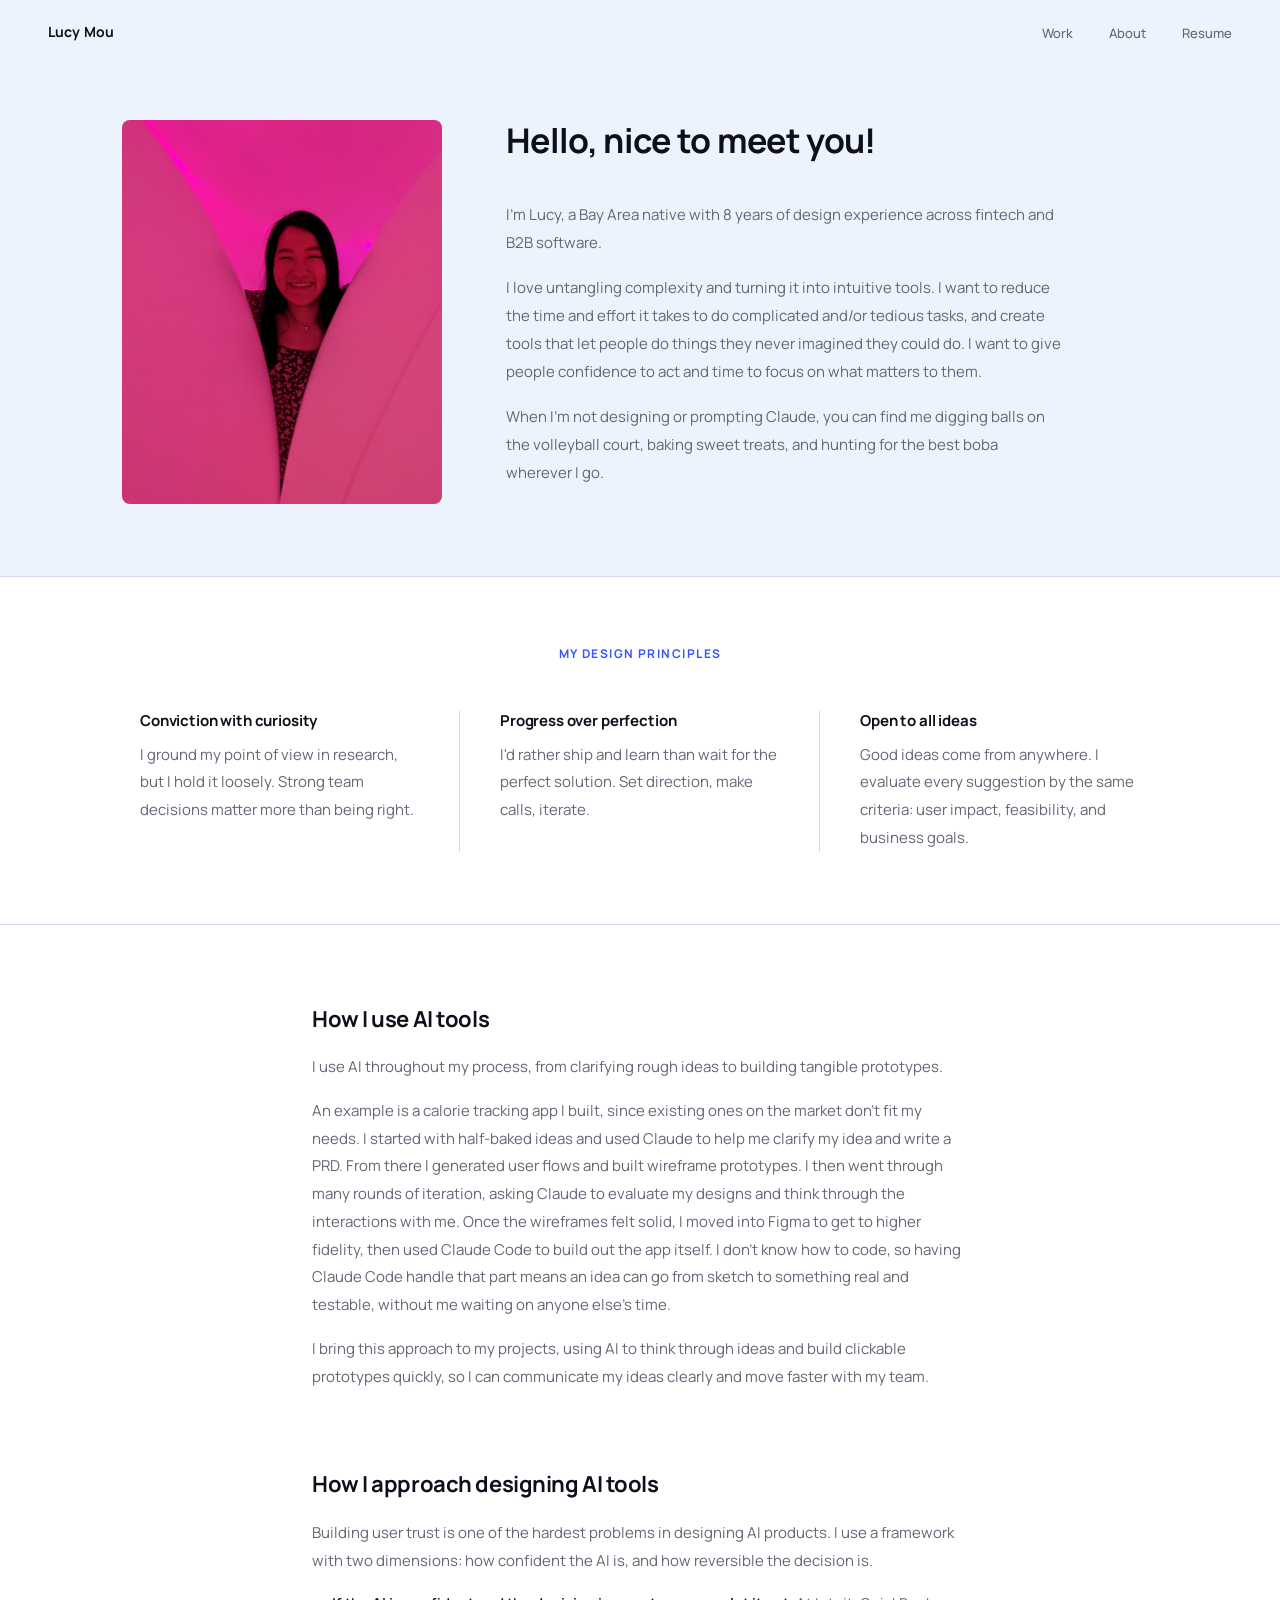
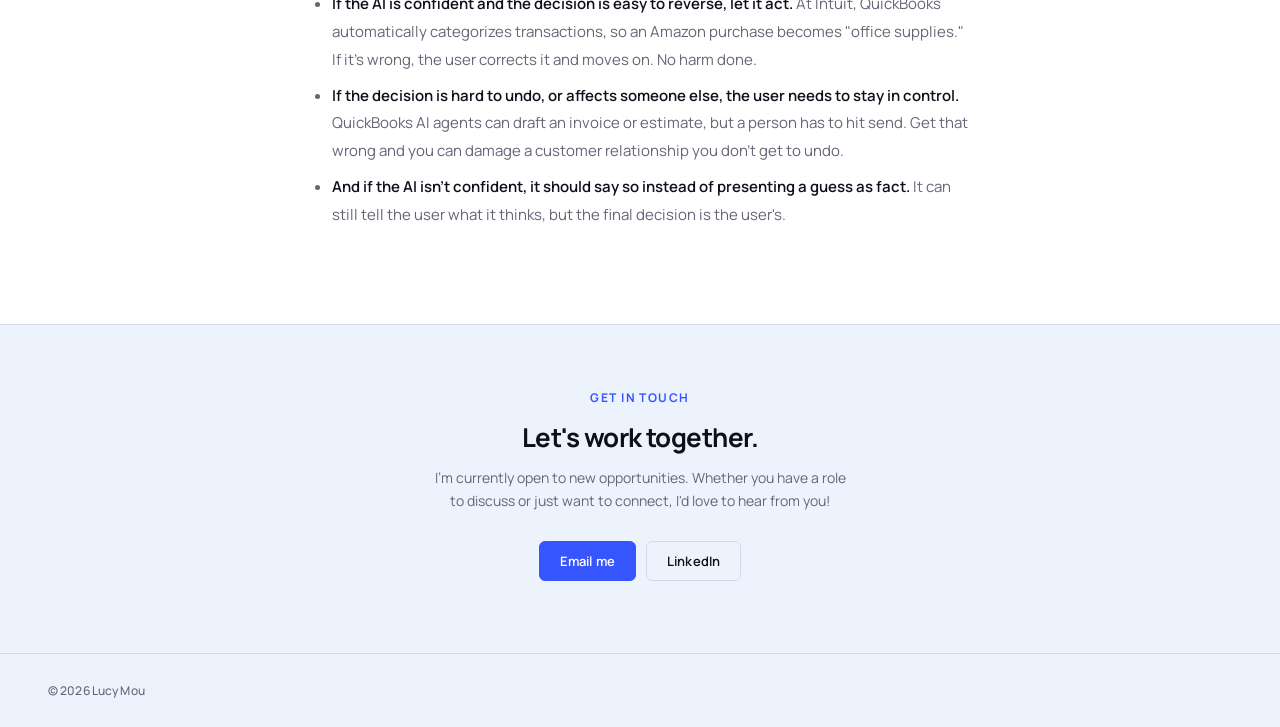
==== about.html @ 823f5a88 "updated about page" ====
<!DOCTYPE html>
<html lang="en">
<head>
  <meta charset="UTF-8">
  <meta name="viewport" content="width=device-width, initial-scale=1.0">
  <title>Lucy Mou — About</title>
  <meta name="description" content="Lucy Mou is a senior product designer with 8 years of experience in fintech and B2B software.">
  <link rel="stylesheet" href="styles.css">
  <link rel="preconnect" href="https://fonts.googleapis.com">
  <link rel="preconnect" href="https://fonts.gstatic.com" crossorigin>
  <link href="https://fonts.googleapis.com/css2?family=Manrope:wght@300;400;500;600;700;800&display=swap" rel="stylesheet">
</head>
<body class="about-page">

  <!-- NAV -->
  <nav class="nav" id="main-nav">
    <a href="index.html" class="nav__name">Lucy Mou</a>
    <ul class="nav__links">
      <li><a href="index.html#work">Work</a></li>
      <li><a href="about.html">About</a></li>
      <li><a href="lm_resume.pdf" target="_blank" rel="noopener">Resume</a></li>
    </ul>
  </nav>

  <!-- ══════════════════════════════════════
       INTRO
  ══════════════════════════════════════ -->
  <section class="about-hero">
    <div class="w-wide">
      <div class="about-hero__grid">
        <div class="about-hero__photo">
          <img src="images/me.jpeg" alt="Lucy Mou">
        </div>
        <div class="about-hero__intro">
          <h1 class="about-hero__heading">Hello, nice to meet you!</h1>
          <p>I'm Lucy, a Bay Area native with 8 years of design experience across fintech and B2B software.</p>
          <p>I love untangling complexity and turning it into intuitive tools. I want to reduce the time and effort it takes to do complicated and/or tedious tasks, and create tools that let people do things they never imagined they could do. I want to give people confidence to act and time to focus on what matters to them.</p>
          <p>When I'm not designing or prompting Claude, you can find me digging balls on the volleyball court, baking sweet treats, and hunting for the best boba wherever I go.</p>
        </div>
      </div>
    </div>
  </section>

  <!-- ══════════════════════════════════════
       MY DESIGN PRINCIPLES
  ══════════════════════════════════════ -->
  <section class="strengths-section about-strengths--divided">
    <div class="strengths-header">
      <span class="section-label">My design principles</span>
    </div>
    <div class="strengths-row">

      <div class="strength-item">
        <h3 class="strength-title">Conviction with curiosity</h3>
        <p class="strength-desc">I ground my point of view in research, but I hold it loosely. Strong team decisions matter more than being right.</p>
      </div>

      <div class="strength-item">
        <h3 class="strength-title">Progress over perfection</h3>
        <p class="strength-desc">I'd rather ship and learn than wait for the perfect solution. Set direction, make calls, iterate.</p>
      </div>

      <div class="strength-item">
        <h3 class="strength-title">Open to all ideas</h3>
        <p class="strength-desc">Good ideas come from anywhere. I evaluate every suggestion by the same criteria: user impact, feasibility, and business goals.</p>
      </div>

    </div>
  </section>

  <main>
    <!-- ══════════════════════════════════════
         HOW I USE AI TOOLS
    ══════════════════════════════════════ -->
    <section class="cs-section about-ai-section--first">
      <div class="w">
        <h2>How I use AI tools</h2>
        <p>I use AI throughout my process, from clarifying rough ideas to building tangible prototypes.</p>
        <p>An example is a calorie tracking app I built, since existing ones on the market don't fit my needs. I started with half-baked ideas and used Claude to help me clarify my idea and write a PRD. From there I generated user flows and built wireframe prototypes. I then went through many rounds of iteration, asking Claude to evaluate my designs and think through the interactions with me. Once the wireframes felt solid, I moved into Figma to get to higher fidelity, then used Claude Code to build out the app itself. I don't know how to code, so having Claude Code handle that part means an idea can go from sketch to something real and testable, without me waiting on anyone else's time.</p>
        <p>I bring this approach to my projects, using AI to think through ideas and build clickable prototypes quickly, so I can communicate my ideas clearly and move faster with my team.</p>
      </div>
    </section>

    <!-- ══════════════════════════════════════
         HOW I APPROACH DESIGNING AI TOOLS
    ══════════════════════════════════════ -->
    <section class="cs-section about-ai-section--second">
      <div class="w">
        <h2>How I approach designing AI tools</h2>
        <p>Building user trust is one of the hardest problems in designing AI products. I use a framework with two dimensions: how confident the AI is, and how reversible the decision is.</p>
        <ul>
          <li><strong>If the AI is confident and the decision is easy to reverse, let it act.</strong> At Intuit, QuickBooks automatically categorizes transactions, so an Amazon purchase becomes "office supplies." If it's wrong, the user corrects it and moves on. No harm done.</li>
          <li><strong>If the decision is hard to undo, or affects someone else, the user needs to stay in control.</strong> QuickBooks AI agents can draft an invoice or estimate, but a person has to hit send. Get that wrong and you can damage a customer relationship you don't get to undo.</li>
          <li><strong>And if the AI isn't confident, it should say so instead of presenting a guess as fact.</strong> It can still tell the user what it thinks, but the final decision is the user's.</li>
        </ul>
      </div>
    </section>
  </main>

  <!-- CONTACT -->
  <section class="contact-section">
    <span class="section-label contact-eyebrow">Get in touch</span>
    <h2 class="contact-heading">Let's work together.</h2>
    <p class="contact-sub">I'm currently open to new opportunities. Whether you have a role to discuss or just want to connect, I'd love to hear from you!</p>
    <div class="contact-links">
      <a href="mailto:ymou94@gmail.com" class="contact-btn contact-btn--primary">Email me</a>
      <a href="https://www.linkedin.com/in/y-mou/" target="_blank" rel="noopener" class="contact-btn contact-btn--secondary">LinkedIn</a>
    </div>
  </section>

  <footer class="site-footer">
    <p class="footer-copy">© 2026 Lucy Mou</p>
  </footer>

  <script>
    const nav = document.getElementById('main-nav');
    window.addEventListener('scroll', () => {
      nav.classList.toggle('scrolled', window.scrollY > 20);
    }, { passive: true });
  </script>

</body>
</html>
---- styles.css ----
/* ============================================================
   LUCY MOU PORTFOLIO — styles.css
   Shared stylesheet for all pages.
   ============================================================ */

/* ============================================================
   DESIGN TOKENS
   ============================================================ */
:root {
  --bg:         #EDF3FD;
  --surface:    #FFFFFF;
  --ink:        #0D0F1A;
  --ink-soft:   #636675;
  --ink-xsoft:  #A4A7B5;
  --blue:       #3755FF;
  --blue-hover: rgba(55, 85, 255, 0.03);
  --blue-tag:   rgba(55, 85, 255, 0.07);
  --rule:       #D0D9F0;
  --nav-bg:     rgba(237, 243, 253, 0.88);
  --nav-h:      64px;
  --ease:       cubic-bezier(0.4, 0, 0.2, 1);
  --error:      #D6493F;
}

/* ============================================================
   RESET & BASE
   ============================================================ */
*, *::before, *::after {
  box-sizing: border-box;
  margin: 0;
  padding: 0;
}

html { scroll-behavior: smooth; }

body {
  font-family: 'Manrope', sans-serif;
  background: var(--bg);
  color: var(--ink);
  -webkit-font-smoothing: antialiased;
  overflow-x: hidden;
}

img { display: block; max-width: 100%; }
a   { color: inherit; text-decoration: none; }

/* ============================================================
   NAVIGATION — sticky with backdrop blur
   ============================================================ */
.nav {
  position: sticky;
  top: 0;
  z-index: 100;
  display: flex;
  justify-content: space-between;
  align-items: center;
  padding: 0 64px;
  height: var(--nav-h);
  background: var(--nav-bg);
  backdrop-filter: blur(12px);
  -webkit-backdrop-filter: blur(12px);
  border-bottom: 1px solid transparent;
  transition: border-color 0.2s var(--ease);
}

.nav.scrolled { border-bottom-color: var(--rule); }

.nav__name {
  font-size: 14px;
  font-weight: 700;
  letter-spacing: 0.01em;
  color: var(--ink);
}

.nav__links {
  display: flex;
  gap: 36px;
  list-style: none;
}

.nav__links a {
  font-size: 13px;
  font-weight: 500;
  color: var(--ink-soft);
  transition: color 0.15s var(--ease);
}

.nav__links a:hover { color: var(--ink); }

/* ============================================================
   SHARED SECTION LABEL
   ============================================================ */
.section-label {
  font-size: 12px;
  font-weight: 700;
  letter-spacing: 0.12em;
  text-transform: uppercase;
  color: var(--blue);
}

.section-header {
  text-align: center;
  padding: 64px 64px 32px;
}

/* ============================================================
   CASE STUDY CARDS — horizontal stacked list
   ============================================================ */
.cards-list {
  padding: 0 64px;
  display: flex;
  flex-direction: column;
}

.card {
  display: grid;
  grid-template-columns: 44% 1fr;
  border-top: 1px solid var(--rule);
  text-decoration: none;
  color: inherit;
  transition: background 0.2s var(--ease);
  cursor: pointer;
}

.cards-list .card:last-child { border-bottom: 1px solid var(--rule); }
.card:hover                  { background: var(--blue-hover); }

.card__img-wrap {
  height: 340px;
  overflow: hidden;
  background: var(--bg);
  transition: background 0.2s var(--ease);
}

.card:hover .card__img-wrap { background: transparent; }

.card__img-wrap img {
  width: 100%;
  height: 100%;
  object-fit: contain;
  display: block;
  transition: transform 0.45s ease;
}

.card:hover .card__img-wrap img { transform: scale(1.03); }

.card__body {
  padding: 40px 0 40px 48px;
  display: flex;
  flex-direction: column;
  justify-content: center;
  gap: 16px;
}

.card__title {
  font-size: 26px;
  font-weight: 700;
  line-height: 1.2;
  letter-spacing: -0.02em;
  color: var(--ink);
}

.card__outcome {
  font-size: 14px;
  font-weight: 400;
  line-height: 1.75;
  color: var(--ink-soft);
  max-width: 480px;
}

.card__tags {
  display: flex;
  gap: 6px;
  flex-wrap: wrap;
  margin-top: 2px;
}

.card__tag {
  font-size: 10px;
  font-weight: 700;
  letter-spacing: 0.08em;
  text-transform: uppercase;
  color: var(--ink);
  background: var(--blue-tag);
  border-radius: 4px;
  padding: 3px 9px;
}

.card__cta {
  display: inline-flex;
  align-items: center;
  gap: 6px;
  font-size: 12px;
  font-weight: 700;
  letter-spacing: 0.05em;
  text-transform: uppercase;
  color: var(--blue);
  margin-top: 4px;
  transition: gap 0.2s var(--ease);
}

.card:hover .card__cta   { gap: 10px; }

.card__cta-arrow { transition: transform 0.2s var(--ease); }
.card:hover .card__cta-arrow { transform: translateX(3px); }

/* -- Disabled / "coming soon" card -- */
.card--soon                       { cursor: default; }
.card--soon:hover                 { background: transparent; }
.card--soon:hover .card__img-wrap { background: var(--bg); }
.card--soon:hover .card__img-wrap img { transform: none; }

.card__cta--soon { color: var(--ink-soft); }

/* ============================================================
   STRENGTHS — 3 columns
   ============================================================ */
.strengths-section {
  padding: 72px 64px 80px;
}

.strengths-header {
  text-align: center;
  margin-bottom: 48px;
}

.strengths-row {
  display: grid;
  grid-template-columns: repeat(3, 1fr);
  max-width: 1080px;
  margin: 0 auto;
}

.strength-item {
  padding: 0 40px;
  border-right: 1px solid var(--rule);
}

.strength-item:last-child { border-right: none; }

.strength-title {
  font-size: 15px;
  font-weight: 700;
  letter-spacing: -0.01em;
  color: var(--ink);
  line-height: 1.3;
  margin-bottom: 10px;
}

.strength-desc {
  font-size: 15px;
  font-weight: 400;
  line-height: 1.85;
  color: var(--ink-soft);
}

/* ============================================================
   CONTACT SECTION
   ============================================================ */
.contact-section {
  padding: 72px 64px 80px;
  border-top: 1px solid var(--rule);
  text-align: center;
}

.contact-eyebrow { display: block; margin-bottom: 16px; }

.contact-heading {
  font-size: 26px;
  font-weight: 700;
  letter-spacing: -0.02em;
  line-height: 1.2;
  color: var(--ink);
  margin-bottom: 12px;
}

.contact-sub {
  font-size: 14px;
  font-weight: 400;
  line-height: 1.7;
  color: var(--ink-soft);
  max-width: 420px;
  margin: 0 auto 28px;
}

.contact-links {
  display: flex;
  justify-content: center;
  gap: 10px;
}

.contact-btn {
  display: inline-flex;
  align-items: center;
  padding: 10px 20px;
  border-radius: 6px;
  font-family: 'Manrope', sans-serif;
  font-size: 13px;
  font-weight: 600;
  letter-spacing: 0.01em;
  text-decoration: none;
  transition: all 0.15s var(--ease);
}

.contact-btn--primary {
  background: var(--blue);
  color: #fff;
  border: 1.5px solid var(--blue);
}

.contact-btn--primary:hover { opacity: 0.9; }

.contact-btn--secondary {
  background: transparent;
  color: var(--ink);
  border: 1.5px solid var(--rule);
}

.contact-btn--secondary:hover {
  border-color: var(--ink-soft);
  background: rgba(13, 15, 26, 0.05);
}

/* ============================================================
   SITE FOOTER — icon only
   ============================================================ */
.site-footer {
  display: flex;
  align-items: center;
  justify-content: center;
  gap: 20px;
  padding: 28px 64px;
  border-top: 1px solid var(--rule);
  background: var(--bg);
}

.footer-icon {
  display: flex;
  align-items: center;
  justify-content: center;
  color: var(--ink-soft);
  transition: color 0.15s var(--ease);
}

.footer-icon:hover { color: var(--ink); }

.footer-copy {
  font-size: 12px;
  font-weight: 500;
  color: var(--ink-soft);
  letter-spacing: 0.01em;
  margin-right: auto;
}

.site-footer--cs {
  justify-content: space-between;
}

.footer-icons {
  display: flex;
  align-items: center;
  gap: 16px;
}

/* ============================================================
   RESPONSIVE — 1280px
   ============================================================ */
@media (max-width: 1280px) {
  .nav                { padding: 0 48px; }
  .cards-list         { padding: 0 48px; }
  .strengths-section  { padding: 64px 48px 72px; }
  .contact-section    { padding: 64px 48px 72px; }
  .section-header     { padding: 56px 48px 28px; }
  .site-footer        { padding: 28px 48px; }
}

/* ============================================================
   RESPONSIVE — 768px (tablet)
   ============================================================ */
@media (max-width: 768px) {
  :root { --nav-h: 56px; }

  .nav         { padding: 0 24px; }
  .nav__links  { gap: 20px; }

  .section-header { padding: 48px 24px 24px; }
  .cards-list     { padding: 0 24px; }

  .card { grid-template-columns: 1fr; }
  .card__img-wrap { height: 220px; }
  .card__body     { padding: 24px 24px 28px; }

  .strengths-section { padding: 48px 24px 56px; }

  .strengths-row {
    grid-template-columns: 1fr;
    max-width: 100%;
    gap: 32px;
  }

  .strength-item {
    padding: 0 0 32px;
    border-right: none;
    border-bottom: 1px solid var(--rule);
  }

  .strength-item:last-child { border-bottom: none; padding-bottom: 0; }

  .contact-section { padding: 48px 24px 56px; }
  .site-footer     { padding: 24px; }
}

/* ============================================================
   RESPONSIVE — 375px (mobile)
   ============================================================ */
@media (max-width: 375px) {
  .nav__name   { font-size: 13px; }
  .nav__links a { font-size: 12px; }
  .nav__links  { gap: 16px; }
  .card__title { font-size: 22px; }
  .contact-links { flex-direction: column; align-items: center; }
}


/* ============================================================
   CASE STUDY — shared across all case study pages
   ============================================================ */

/* -- Reading progress bar -- */
.progress-bar {
  position: fixed;
  top: var(--nav-h);
  left: 0;
  width: 0%;
  height: 2px;
  background: var(--blue);
  z-index: 200;
  transition: width 0.08s linear;
}

/* -- Layout containers -- */
.w      { max-width: 720px; margin: 0 auto; padding: 0 32px; }
.w-wide { max-width: 1100px; margin: 0 auto; padding: 0 32px; }

/* -- Scoped typography -- */
main h2     { font-size: 22px; font-weight: 700; letter-spacing: -0.02em; color: var(--ink); margin: 0 0 20px; line-height: 1.3; }
main h3     { font-size: 15px; font-weight: 700; letter-spacing: -0.005em; color: var(--ink); margin: 36px 0 10px; }
main p      { font-size: 15px; line-height: 1.85; color: var(--ink-soft); margin: 0 0 16px; }
main ul     { padding-left: 20px; margin: 0 0 16px; }
main li     { font-size: 15px; line-height: 1.85; color: var(--ink-soft); margin-bottom: 8px; }
main strong { font-weight: 600; color: var(--ink); }

/* ── HERO ── */
.cs-hero {
  background: var(--bg);
  padding: 32px 0 32px;
}

.cs-hero__tags {
  display: flex;
  flex-wrap: wrap;
  gap: 6px;
  margin-bottom: 12px;
}

.cs-hero__tag {
  font-size: 10px;
  font-weight: 700;
  letter-spacing: 0.08em;
  text-transform: uppercase;
  color: var(--ink);
  background: var(--blue-tag);
  border-radius: 4px;
  padding: 3px 9px;
}

.cs-hero__title {
  font-size: 36px;
  font-weight: 700;
  letter-spacing: -0.025em;
  line-height: 1.1;
  color: var(--ink);
  margin-bottom: 16px;
}

.cs-hero__sub {
  font-size: 16px;
  font-weight: 400;
  color: var(--ink-soft);
  line-height: 1.6;
  max-width: 480px;
  margin: 0;
}

/* ── Hero metadata grid (My Role) ── */
.cs-hero-meta {
  display: grid;
  grid-template-columns: 1fr 1fr;
  gap: 20px 40px;
  margin-top: 32px;
  padding-top: 28px;
  border-top: 1px solid var(--rule);
}

.cs-hero-meta__label {
  font-size: 10px;
  font-weight: 700;
  letter-spacing: 0.1em;
  text-transform: uppercase;
  color: var(--ink);
  display: block;
  margin-bottom: 5px;
}

.cs-hero-meta__text {
  font-size: 12px;
  color: var(--ink-soft);
  line-height: 1.6;
}

/* ── Hero image — full bleed ── */
.img-hero {
  width: 100%;
  height: 560px;
  background: #C8D3F8;
  display: flex;
  flex-direction: column;
  align-items: center;
  justify-content: center;
  gap: 12px;
  color: rgba(55, 85, 255, 0.45);
  font-family: 'Manrope', sans-serif;
  font-size: 13px;
  font-weight: 600;
  letter-spacing: 0.03em;
  text-align: center;
  padding: 0 48px;
}

.img-hero svg { opacity: 0.35; }
.img-hero img { width: 100%; height: 100%; object-fit: cover; display: block; }

/* ── Image placeholders ── */
.img-ph {
  width: 100%;
  background: rgba(237, 243, 253, 0.7);
  border: 1.5px dashed var(--rule);
  border-radius: 12px;
  display: flex;
  flex-direction: column;
  align-items: center;
  justify-content: center;
  text-align: center;
  color: var(--ink-soft);
  font-family: 'Manrope', sans-serif;
  font-size: 12px;
  font-weight: 600;
  letter-spacing: 0.03em;
  line-height: 1.6;
  gap: 10px;
  padding: 24px;
  box-sizing: border-box;
}

.img-ph svg { opacity: 0.28; }

/* ── Sections ── */
.cs-section        { padding: 80px 0; background: #FFFFFF; }
.cs-section--tint  { padding: 80px 0; background: var(--bg); }
.cs-section--sm    { padding: 48px 0; background: #FFFFFF; }
.cs-section--next  { padding-top: 48px; padding-bottom: 80px; background: #FFFFFF; }
.cs-section--border-top { border-top: 1px solid var(--rule); }

/* ── Chapter label ── */
.chapter-label {
  display: block;
  font-size: 10px;
  font-weight: 700;
  letter-spacing: 0.14em;
  text-transform: uppercase;
  color: var(--blue);
  margin-bottom: 24px;
}

/* ── "Next project" eyebrow ── */
.cs-next-label {
  font-size: 10px;
  font-weight: 700;
  text-transform: uppercase;
  letter-spacing: 0.14em;
  color: var(--ink-soft);
  display: block;
  margin-bottom: 20px;
}

/* ── Executive summary ── */
.cs-exec-summary {
  font-size: 17px;
  font-weight: 400;
  line-height: 1.9;
  color: var(--ink);
  border-left: 3px solid var(--blue);
  padding-left: 24px;
  margin: 0;
}

/* ── My Role row (kept for potential reuse on other case studies) ── */
.cs-role-row {
  display: grid;
  grid-template-columns: repeat(4, 1fr);
  border-top: 1px solid var(--rule);
  padding-top: 24px;
}

.cs-role-row__item { padding-right: 32px; }

.cs-role-row__item + .cs-role-row__item {
  padding-left: 32px;
  border-left: 1px solid var(--rule);
}

.cs-role-row__label {
  font-size: 11px;
  font-weight: 700;
  text-transform: uppercase;
  letter-spacing: 0.08em;
  color: var(--ink);
  display: block;
  margin-bottom: 8px;
}

.cs-role-row__text {
  font-size: 13px;
  color: var(--ink-soft);
  line-height: 1.65;
}

/* ── Research finding callout ── */
.callout {
  background: rgba(55, 85, 255, 0.04);
  border-left: 3px solid var(--blue);
  border-radius: 0 8px 8px 0;
  padding: 28px 32px;
  margin: 0 0 32px;
}

.callout-label {
  font-size: 10px;
  font-weight: 700;
  text-transform: uppercase;
  letter-spacing: 0.12em;
  color: var(--blue);
  display: block;
  margin-bottom: 10px;
}

.callout p { font-size: 14px; line-height: 1.75; margin: 0; }

/* ── Pull quote — no borders ── */
.pullquote {
  padding: 24px 0 52px;
  margin: 24px 0 0;
}

.pullquote__text {
  font-size: 18px;
  font-weight: 500;
  letter-spacing: -0.01em;
  line-height: 1.65;
  color: var(--ink);
  margin: 0;
}

.pullquote__text em { color: var(--blue); font-style: normal; }

main p em { color: var(--blue); font-style: normal; }

/* ── Strategic framework label ── */
.framework-label {
  display: block;
  font-size: 10px;
  font-weight: 700;
  letter-spacing: 0.14em;
  text-transform: uppercase;
  color: var(--blue);
  margin-bottom: 16px;
}

/* ── Elevated highlight card — strategic framework, PM debate ── */
.cs-highlight-card {
  background: rgba(55, 85, 255, 0.04);
  border: 1px solid rgba(55, 85, 255, 0.15);
  border-radius: 10px;
  padding: 32px;
  margin-top: 32px;
}

.cs-highlight-card h3 {
  margin-top: 0;
  margin-bottom: 16px;
}

.cs-highlight-card > *:last-child { margin-bottom: 0; }

.cs-highlight-card .img-ph { margin-top: 20px; }

/* ── Flow strips ── */
.flow-group { margin-top: 40px; }
.flow-group + .flow-group { margin-top: 32px; }

.flow-group-label {
  font-size: 10px;
  font-weight: 700;
  text-transform: uppercase;
  letter-spacing: 0.1em;
  color: var(--blue);
  display: block;
  margin-bottom: 12px;
  padding: 0 32px;
}

/* Full-width flow section — no max-width cap */
.flow-section {
  width: 100%;
  overflow: hidden;
}

.flow-strip {
  display: flex;
  align-items: flex-start;
  overflow-x: auto;
  padding: 0 32px 16px;
  -ms-overflow-style: none;
  scrollbar-width: none;
  gap: 0;
}

.flow-strip::-webkit-scrollbar { display: none; }

.flow-item {
  display: flex;
  flex-direction: column;
  align-items: flex-start;
  flex-shrink: 0;
}

/* Real image container — height fixed, width follows aspect ratio */
.flow-item__img-wrap {
  height: 280px;
  border-radius: 10px;
  border: 1px solid var(--rule);
  overflow: hidden;
  background: #fff;
  flex-shrink: 0;
}

.flow-item__img-wrap img {
  height: 100%;
  width: auto;
  display: block;
  object-fit: cover;
}

/* Placeholder screen — used when real images not yet available */
.flow-item__screen {
  width: 440px;
  height: 280px;
  border-radius: 10px;
  border: 1px solid var(--rule);
  background: #FFFFFF;
  display: flex;
  flex-direction: column;
  align-items: center;
  justify-content: center;
  text-align: center;
  font-family: 'Manrope', sans-serif;
  font-size: 11px;
  font-weight: 600;
  color: var(--ink-soft);
  line-height: 1.6;
  padding: 20px;
  flex-shrink: 0;
  gap: 6px;
}

.flow-item__screen small {
  font-size: 10px;
  font-weight: 500;
  opacity: 0.55;
  display: block;
  margin-top: 6px;
}

.flow-item__screen img { width: 100%; height: 100%; object-fit: cover; border-radius: 9px; }

.flow-label {
  font-size: 10px;
  font-weight: 600;
  color: var(--ink-soft);
  text-align: left;
  margin-top: 10px;
  text-transform: uppercase;
  letter-spacing: 0.06em;
}

.flow-arrow {
  flex-shrink: 0;
  padding: 0 12px;
  color: var(--blue);
  font-size: 20px;
  align-self: center;
  margin-bottom: 28px;
}

/* ── Before/After comparison ── */
.flow-compare-wrap {
  padding: 40px 0 0;
}

.flow-workflow-group {
  padding: 0 32px;
}

.flow-workflow-group + .flow-workflow-group {
  margin-top: 48px;
}

/* Breakout: strip escapes the group's 32px padding, uses its own */
.flow-workflow-group .flow-strip {
  margin-left: -32px;
  margin-right: -32px;
}

.flow-workflow-group--after {
  margin-top: 48px;
  padding-top: 48px;
}

.flow-workflow-header {
  display: flex;
  align-items: center;
  gap: 12px;
  margin-bottom: 16px;
}

.flow-workflow-badge {
  font-size: 10px;
  font-weight: 700;
  letter-spacing: 0.12em;
  text-transform: uppercase;
  color: var(--ink-soft);
  background: rgba(13, 15, 26, 0.06);
  border-radius: 4px;
  padding: 3px 9px;
  flex-shrink: 0;
}

.flow-workflow-badge--after {
  color: var(--blue);
  background: var(--blue-tag);
}

.flow-workflow-context {
  font-size: 12px;
  color: var(--ink-soft);
  font-style: italic;
}

/* Shared grid base */
.flow-img-grid {
  display: grid;
  gap: 12px;
}

.flow-img-grid--5 { grid-template-columns: repeat(5, 1fr); }
.flow-img-grid--3 { grid-template-columns: repeat(3, 1fr); }

.flow-img-item {
  display: flex;
  flex-direction: column;
}

/* Before: fixed-height screenshot cells */
.flow-img-fixed {
  height: 260px;
  border-radius: 8px;
  border: 1px solid var(--rule);
  overflow: hidden;
  background: #fff;
}

.flow-img-fixed img {
  width: 100%;
  height: 100%;
  object-fit: cover;
  object-position: top left;
  display: block;
}

/* Time gap card — sits inline in the scroll strip as a pseudo-screen */
.flow-time-card {
  width: 160px;
  height: 280px;
  flex-shrink: 0;
  border-radius: 10px;
  border: 1.5px dashed rgba(55, 85, 255, 0.3);
  background: rgba(55, 85, 255, 0.03);
  display: flex;
  align-items: center;
  justify-content: center;
}

.flow-time-card__text {
  font-size: 12px;
  font-weight: 600;
  color: var(--blue);
  text-align: center;
  line-height: 1.7;
  letter-spacing: -0.01em;
}

/* After: right-45% crop to show drawer in context */
/* Math: 1440×900 image → container 337px wide × 460px tall
   → image scales to 736×460px → rightmost 337px = 45.8% of original ✓ */
.flow-after-crop {
  height: 460px;
  border-radius: 8px;
  border: 1px solid var(--rule);
  overflow: hidden;
  background: #fff;
}

.flow-after-crop img {
  width: 100%;
  height: 100%;
  object-fit: cover;
  object-position: right top;
  display: block;
}

.flow-img-name {
  font-size: 11px;
  font-weight: 700;
  text-transform: uppercase;
  letter-spacing: 0.08em;
  color: var(--ink);
  margin-top: 10px;
  margin-bottom: 3px;
}

.flow-img-caption {
  font-size: 12px;
  color: var(--ink-soft);
  line-height: 1.5;
}

@media (max-width: 768px) {
  .flow-img-grid--5 { grid-template-columns: repeat(2, 1fr); }
  .flow-img-grid--3 { grid-template-columns: 1fr; }
  .flow-img-fixed   { height: 200px; }
  .flow-time-card   { height: 200px; }
  .flow-after-crop  { height: 340px; }
  .flow-workflow-group { padding: 0 24px; }
}

@media (max-width: 480px) {
  .flow-img-grid--5 { grid-template-columns: 1fr; }
  .flow-img-grid--3 { grid-template-columns: 1fr; }
}

/* ── Redesign result card ── */
.cs-metric-card {
  background: rgba(55, 85, 255, 0.04);
  border: 1px solid rgba(55, 85, 255, 0.15);
  border-radius: 10px;
  padding: 32px;
}

.cs-metric-card__inner {
  display: flex;
  align-items: center;
  justify-content: center;
}

.cs-metric__stat {
  flex: 1;
  text-align: center;
  padding: 0 24px;
}

.cs-metric__number {
  font-size: 44px;
  font-weight: 800;
  color: var(--blue);
  line-height: 1;
  letter-spacing: -0.03em;
}

.cs-metric__sub {
  font-size: 12px;
  color: var(--ink-soft);
  margin-top: 8px;
  line-height: 1.5;
}

.cs-metric__arrow {
  flex-shrink: 0;
  padding: 0 8px;
  font-size: 24px;
  font-weight: 300;
  color: var(--ink-soft);
  line-height: 1;
  align-self: center;
  margin-bottom: 28px;
}

/* ── Impact stats — no dividers ── */
.cs-impact-stats {
  display: grid;
  grid-template-columns: repeat(2, 1fr);
  gap: 0 40px;
  margin: 0 0 40px;
}

.cs-impact-stat { padding-right: 0; }

.cs-impact-stat + .cs-impact-stat { padding-left: 0; }

.cs-impact-number {
  font-size: 48px;
  font-weight: 800;
  color: var(--blue);
  line-height: 1;
  letter-spacing: -0.04em;
  margin-bottom: 8px;
}

.cs-impact-desc {
  font-size: 13px;
  color: var(--ink-soft);
  line-height: 1.55;
}

/* ── Impact qualitative items — no top divider ── */
.cs-impact-qual {
  display: grid;
  grid-template-columns: 1fr 1fr;
  gap: 24px 40px;
}

.cs-impact-qual__label {
  font-size: 13px;
  font-weight: 700;
  color: var(--ink);
  display: block;
  margin-bottom: 6px;
}

.cs-impact-qual__desc {
  font-size: 13px;
  color: var(--ink-soft);
  line-height: 1.6;
  margin: 0;
}

/* ── Next project card ── */
.next-project-card {
  display: block;
  background: #FFFFFF;
  border: 1.5px solid var(--rule);
  border-radius: 12px;
  padding: 32px 36px;
  text-decoration: none;
  color: var(--ink);
  transition: box-shadow 0.25s var(--ease), border-color 0.25s var(--ease), transform 0.25s var(--ease);
}

.next-project-card:hover {
  box-shadow: 0 8px 32px rgba(55, 85, 255, 0.10);
  border-color: var(--blue);
  transform: translateY(-2px);
}

.next-project-card__eyebrow {
  font-size: 10px;
  font-weight: 700;
  color: var(--blue);
  text-transform: uppercase;
  letter-spacing: 0.1em;
  display: block;
  margin-bottom: 8px;
}

.next-project-card__title {
  font-size: 22px;
  font-weight: 700;
  letter-spacing: -0.015em;
  line-height: 1.2;
  margin-bottom: 10px;
  color: var(--ink);
}

.next-project-card__desc {
  font-size: 14px;
  color: var(--ink-soft);
  margin: 0;
  line-height: 1.65;
}

/* ============================================================
   CASE STUDY RESPONSIVE
   ============================================================ */
@media (max-width: 1024px) {
  .cs-hero__title { font-size: 34px; }

  .cs-role-row { grid-template-columns: repeat(2, 1fr); gap: 20px 0; }
  .cs-role-row__item:nth-child(odd)  { border-left: none; padding-left: 0; }
  .cs-role-row__item:nth-child(n+3)  { border-top: 1px solid var(--rule); padding-top: 20px; }

  .cs-impact-stats { grid-template-columns: 1fr; }
  .cs-impact-stat  { padding-right: 0; }
  .cs-impact-stat + .cs-impact-stat { padding-left: 0; padding-top: 24px; }
  .cs-impact-qual  { grid-template-columns: 1fr; }
}

@media (max-width: 768px) {
  .cs-hero        { padding: 48px 0 40px; }
  .cs-hero__title { font-size: 28px; letter-spacing: -0.02em; }
  .cs-hero__sub   { font-size: 15px; }
  .cs-hero-meta   { gap: 16px 24px; margin-top: 24px; }

  .img-hero { height: 400px; font-size: 12px; }

  .cs-section, .cs-section--tint { padding: 56px 0; }
  .cs-section--sm { padding: 36px 0; }

  .cs-highlight-card { padding: 24px; }
  .cs-metric-card    { padding: 24px; }
  .cs-metric__stat   { padding: 0 16px; }
}

@media (max-width: 480px) {
  .cs-hero__title { font-size: 24px; }
  .cs-hero-meta   { grid-template-columns: 1fr; gap: 16px; }

  .img-hero { height: 280px; }

  .cs-metric__number { font-size: 36px; }
  .cs-impact-number  { font-size: 40px; }
  .cs-impact-qual    { grid-template-columns: 1fr; }

  .cs-role-row { grid-template-columns: 1fr; }
  .cs-role-row__item + .cs-role-row__item {
    border-left: none; padding-left: 0;
    border-top: 1px solid var(--rule); padding-top: 16px;
  }
  .cs-role-row__item:nth-child(n+3) { padding-top: 16px; }
}

/* ============================================================
   IMPACT SECTION — redesigned
   ============================================================ */

/* Hero: 110K+ with inline description */
.impact-hero-stat {
  display: flex;
  align-items: baseline;
  gap: 16px;
  flex-wrap: wrap;
  margin: 0 0 36px;
}

.impact-hero-num {
  font-size: 48px;
  font-weight: 800;
  color: var(--blue);
  letter-spacing: -0.04em;
  line-height: 1;
  flex-shrink: 0;
}

.impact-hero-desc {
  font-size: 15px;
  color: var(--ink-soft);
  line-height: 1.6;
}

/* Outcomes: 2-column definition list */
.impact-outcomes {
  display: flex;
  flex-direction: column;
  gap: 20px;
  margin: 0;
  padding: 0;
}

.impact-outcome {
  display: grid;
  grid-template-columns: 160px 1fr;
  gap: 0 24px;
  align-items: start;
}

/* Default label: uppercase small caps (Roadmap, Framework) */
.impact-outcome__label {
  font-size: 11px;
  font-weight: 700;
  text-transform: uppercase;
  letter-spacing: 0.1em;
  color: var(--ink);
}

/* Metric row: 82% number + description text */
.impact-outcome__label--metric {
  font-size: 14px;
  font-weight: 400;
  text-transform: none;
  letter-spacing: 0;
  color: var(--ink-soft);
  line-height: 1.5;
}

.impact-metric-num {
  display: inline;
  font-size: 15px;
  font-weight: 700;
  color: var(--blue);
}

.impact-outcome__desc {
  font-size: 14px;
  color: var(--ink-soft);
  line-height: 1.65;
  margin: 0;
}

.cs-metric-card .chapter-label { text-align: center; }

@media (max-width: 768px) {
  .impact-hero-num { font-size: 40px; }
  .impact-outcome { grid-template-columns: 1fr; gap: 4px; }
}

@media (max-width: 480px) {
  .impact-hero-num { font-size: 36px; }
}

/* ============================================================
   VISION PILLARS — numbered badge + heading row
   ============================================================ */
.pillar-num {
  display: inline-flex;
  align-items: center;
  justify-content: center;
  width: 32px;
  height: 32px;
  background: var(--blue);
  color: #fff;
  border-radius: 50%;
  font-size: 13px;
  font-weight: 700;
  flex-shrink: 0;
  margin-right: 12px;
}

.pillar-heading {
  display: flex;
  align-items: center;
  margin-bottom: 16px;
}

.pillar-heading h2 { margin: 0; }

/* ============================================================
   VIDEO EMBED — case study vision demos
   ============================================================ */
.video-wrap {
  border-radius: 12px;
  overflow: hidden;
  background: #000;
}

.video-wrap video,
.video-wrap img {
  width: 100%;
  display: block;
}

.video-label {
  display: inline-block;
  font-size: 10px;
  font-weight: 700;
  text-transform: uppercase;
  letter-spacing: 0.12em;
  color: var(--blue);
  background: var(--blue-tag);
  border-radius: 4px;
  padding: 3px 9px;
  margin-bottom: 8px;
}

/* Wide bleed — breaks out of the .w/.w-wide max-width cap, keeps a consistent edge
   margin matching the nav/section gutters rather than running fully edge to edge */
.bleed-wide {
  width: 100%;
  max-width: none;
  margin: 16px auto 0;
  padding: 0 64px;
  box-sizing: border-box;
}

@media (max-width: 1280px) {
  .bleed-wide { padding: 0 48px; }
}

@media (max-width: 768px) {
  .bleed-wide { padding: 0 24px; }
}

/* ============================================================
   ARCHITECTURE OPTION CARDS — 3-column comparison
   ============================================================ */
.model-option-grid {
  display: grid;
  grid-template-columns: repeat(3, 1fr);
  gap: 16px;
}

.model-option-card {
  border: 1px solid var(--rule);
  border-radius: 10px;
  padding: 24px 28px;
  background: #fff;
}

.model-option-card__top {
  display: flex;
  align-items: center;
  justify-content: flex-start;
  gap: 8px;
  margin-bottom: 8px;
}

.model-option-card__label {
  font-size: 10px;
  font-weight: 700;
  text-transform: uppercase;
  letter-spacing: 0.1em;
  color: var(--ink-soft);
  display: block;
  margin-bottom: 8px;
}

.model-option-card__top .model-option-card__label {
  margin-bottom: 2px;
}

.model-option-card__top h3 {
  margin-bottom: 0;
}

.model-option-card h3 {
  font-size: 16px;
  font-weight: 700;
  margin: 0 0 10px;
  color: var(--ink);
  letter-spacing: -0.01em;
}

.model-option-card p {
  font-size: 13px;
  line-height: 1.7;
  color: var(--ink-soft);
  margin: 0;
}

.model-option-card--selected {
  background: rgba(55, 85, 255, 0.04);
  border-color: rgba(55, 85, 255, 0.15);
}

.model-option-card--selected .model-option-card__label {
  color: var(--blue);
}

.model-option-card__check {
  width: 32px;
  height: 32px;
  color: var(--blue);
  display: flex;
  align-items: center;
  justify-content: center;
  flex-shrink: 0;
  margin-top: -4px;
}

@media (max-width: 768px) {
  .model-option-grid { grid-template-columns: 1fr; }
}

/* ============================================================
   MY ROLE — standalone section below hero image
   ============================================================ */
.cs-my-role__heading {
  font-size: 22px;
  font-weight: 700;
  letter-spacing: -0.02em;
  color: var(--ink);
  margin: 0 0 28px;
}

.cs-my-role__grid {
  display: grid;
  grid-template-columns: 1fr 1fr;
  gap: 28px 48px;
}

.cs-my-role__label {
  font-size: 10px;
  font-weight: 700;
  letter-spacing: 0.1em;
  text-transform: uppercase;
  color: var(--blue);
  display: block;
  margin-bottom: 5px;
}

.cs-my-role__text {
  font-size: 13px;
  color: var(--ink-soft);
  line-height: 1.65;
}

/* ============================================================
   DECISION CALLOUT — exec-summary visual weight
   ============================================================ */
.cs-decision-callout {
  border-left: 3px solid var(--blue);
  padding-left: 24px;
  margin: 32px 0;
}

.cs-decision-callout__label {
  font-size: 10px;
  font-weight: 700;
  text-transform: uppercase;
  letter-spacing: 0.12em;
  color: var(--blue);
  display: block;
  margin-bottom: 10px;
}

.cs-decision-callout p {
  font-size: 17px;
  font-weight: 400;
  line-height: 1.9;
  color: var(--ink);
  margin: 0;
}

/* ============================================================
   PILLAR STEP LABEL — inline "01 —" sequence marker
   ============================================================ */
.pillar-step {
  font-size: 11px;
  font-weight: 700;
  letter-spacing: 0.1em;
  text-transform: uppercase;
  color: var(--blue);
  display: block;
  margin: 0 0 8px;
}

@media (max-width: 480px) {
  .cs-my-role__grid { grid-template-columns: 1fr; gap: 20px; }
}

/* ── Lightbox ── */
.lightbox-overlay {
  display: none;
  position: fixed;
  inset: 0;
  z-index: 1000;
  background: rgba(0, 0, 0, 0.88);
  align-items: center;
  justify-content: center;
  cursor: zoom-out;
}
.lightbox-overlay.is-open {
  display: flex;
}
.lightbox-overlay img {
  max-width: 92vw;
  max-height: 92vh;
  object-fit: contain;
  border-radius: 4px;
  cursor: default;
  box-shadow: 0 8px 48px rgba(0,0,0,0.5);
}
.lightbox-close {
  position: fixed;
  top: 20px;
  right: 24px;
  width: 40px;
  height: 40px;
  background: rgba(255,255,255,0.12);
  border: none;
  border-radius: 50%;
  color: #fff;
  font-size: 20px;
  line-height: 1;
  cursor: pointer;
  display: flex;
  align-items: center;
  justify-content: center;
  transition: background 0.15s;
}
.lightbox-close:hover {
  background: rgba(255,255,255,0.22);
}
main img:not(.no-lightbox) {
  cursor: zoom-in;
}

/* ============================================================
   PASSWORD OVERLAY — gates protected case studies
   ============================================================ */
body.locked #site-content { display: none; }

.password-overlay {
  display: none;
  position: fixed;
  inset: 0;
  z-index: 500;
  background: var(--bg);
  align-items: center;
  justify-content: center;
  padding: 24px;
}

body.locked .password-overlay { display: flex; }

.password-overlay__box {
  width: 100%;
  max-width: 340px;
  text-align: center;
}

.password-overlay__form {
  display: flex;
  align-items: center;
  gap: 12px;
}

.password-overlay__input {
  flex: 1;
  font-family: 'Manrope', sans-serif;
  font-size: 14px;
  text-align: left;
  color: var(--ink);
  background: var(--surface);
  border: 1.5px solid var(--rule);
  border-radius: 6px;
  padding: 14px 16px;
  outline: none;
  transition: border-color 0.15s var(--ease);
}

.password-overlay__input::placeholder { color: var(--ink-xsoft); }
.password-overlay__input:focus { border-color: var(--blue); }
.password-overlay__input.is-error { border-color: var(--error); }

.password-overlay__submit {
  display: flex;
  align-items: center;
  justify-content: center;
  flex-shrink: 0;
  width: 48px;
  height: 48px;
  padding: 0;
  color: #fff;
  background: var(--blue);
  border: none;
  border-radius: 50%;
  cursor: pointer;
  transition: opacity 0.15s var(--ease);
}

.password-overlay__submit:hover { opacity: 0.9; }

.password-overlay__error {
  font-size: 12px;
  color: var(--error);
  margin-top: 14px;
  min-height: 16px;
  text-align: left;
  opacity: 0;
  transition: opacity 0.15s var(--ease);
}

.password-overlay__error.is-visible { opacity: 1; }

@keyframes password-shake {
  20%, 80% { transform: translateX(-1px); }
  40%, 60% { transform: translateX(2px); }
  50% { transform: translateX(-2px); }
}

.password-overlay__box.is-shake { animation: password-shake 0.4s var(--ease); }

/* ============================================================
   ABOUT PAGE
   ============================================================ */
body.about-page { background: var(--bg); }

.about-page .about-strengths--divided {
  background: var(--surface);
  border-top: 1px solid var(--rule);
  border-bottom: 1px solid var(--rule);
}

.about-page .about-ai-section--first  { padding-bottom: 32px; }
.about-page .about-ai-section--second { padding-top: 32px; }

.about-hero { padding: 64px 0 80px; }

.about-hero__grid {
  display: grid;
  grid-template-columns: 320px 1fr;
  gap: 64px;
  align-items: flex-start;
}

.about-hero__photo {
  width: 100%;
  aspect-ratio: 5 / 6;
  border-radius: 8px;
  overflow: hidden;
  background: var(--rule);
}

.about-hero__photo img { width: 100%; height: 100%; object-fit: cover; object-position: 50% 20%; display: block; }

.about-hero__heading {
  font-size: 34px;
  font-weight: 700;
  letter-spacing: -0.02em;
  line-height: 1.2;
  color: var(--ink);
  margin-bottom: 40px;
}

.about-hero__intro p {
  font-size: 15px;
  line-height: 1.85;
  color: var(--ink-soft);
  margin: 0 0 18px;
  max-width: 560px;
}

.about-hero__intro p:last-child { margin-bottom: 0; }

/* -- Experience / Education rows -- */
.exp-list {
  padding: 0 64px;
  display: flex;
  flex-direction: column;
}

.exp-row {
  display: grid;
  grid-template-columns: 180px 1fr;
  gap: 0 40px;
  padding: 32px 0;
  border-top: 1px solid var(--rule);
}

.exp-list .exp-row:last-child { border-bottom: 1px solid var(--rule); }

.exp-date {
  font-size: 13px;
  font-weight: 500;
  color: var(--ink-soft);
  padding-top: 2px;
}

.exp-org {
  font-size: 20px;
  font-weight: 700;
  letter-spacing: -0.01em;
  color: var(--ink);
  margin-bottom: 4px;
}

.exp-role {
  font-size: 14px;
  color: var(--ink-soft);
  margin-bottom: 14px;
}

.exp-tags {
  display: flex;
  gap: 6px;
  flex-wrap: wrap;
}

@media (max-width: 1280px) {
  .about-hero  { padding: 56px 0 72px; }
  .exp-list    { padding: 0 48px; }
}

@media (max-width: 768px) {
  .about-hero          { padding: 48px 0 56px; }
  .about-hero__grid    { grid-template-columns: 1fr; gap: 32px; }
  .about-hero__photo   { max-width: 240px; }
  .about-hero__heading { font-size: 28px; }

  .exp-list { padding: 0 24px; }
  .exp-row  { grid-template-columns: 1fr; gap: 8px 0; padding: 24px 0; }
}

@media (max-width: 375px) {
  .about-hero__heading { font-size: 24px; }
}
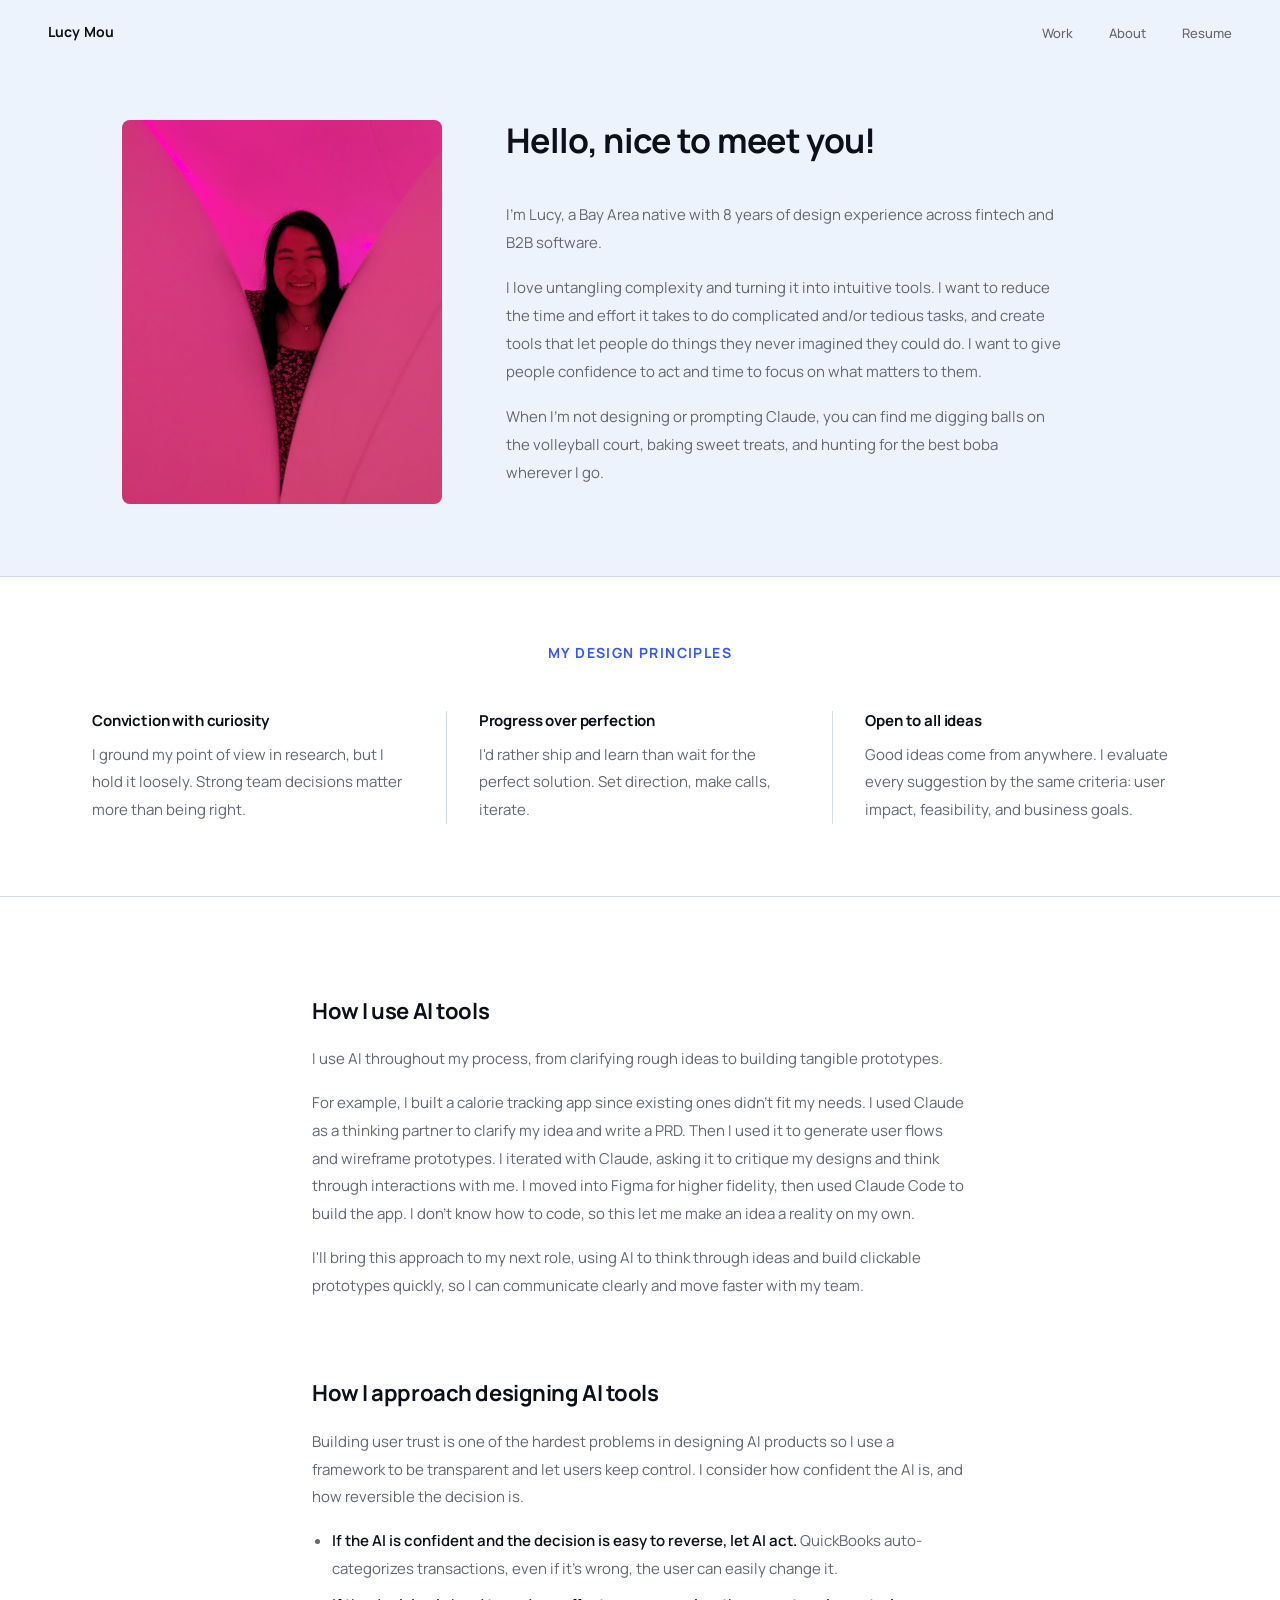
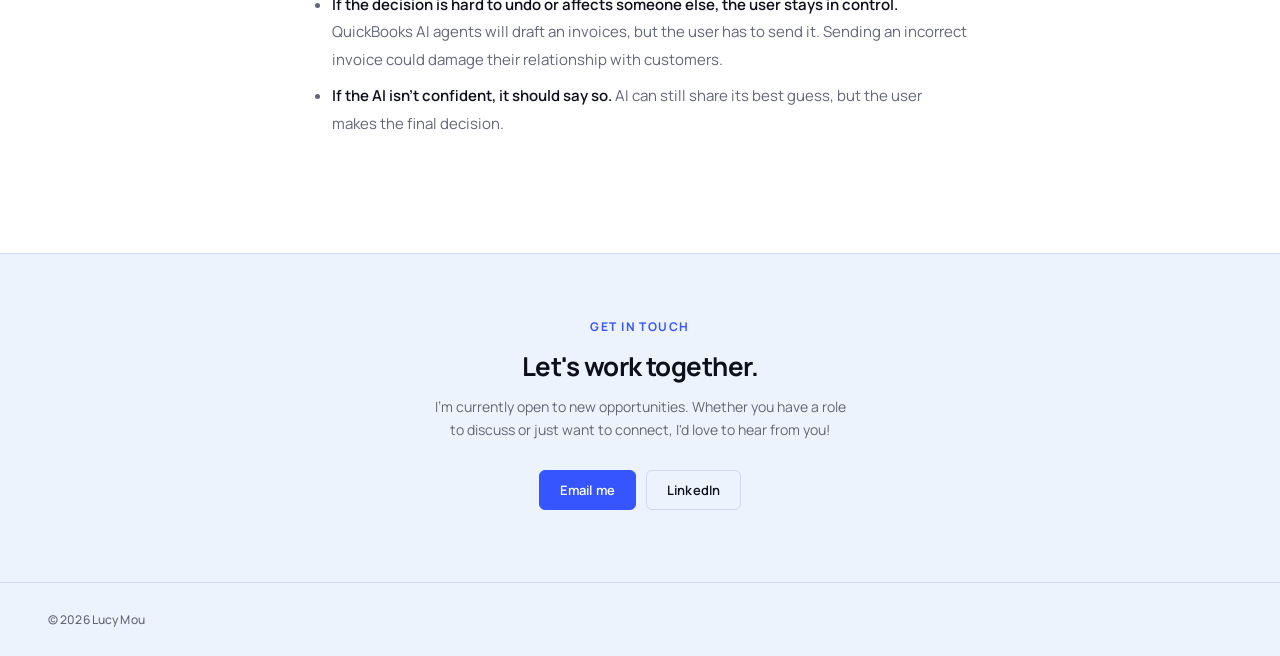
==== commit acdfce56: "updated about" ====
--- a/about.html
+++ b/about.html
@@ -76,8 +76,8 @@
       <div class="w">
         <h2>How I use AI tools</h2>
         <p>I use AI throughout my process, from clarifying rough ideas to building tangible prototypes.</p>
-        <p>An example is a calorie tracking app I built, since existing ones on the market don't fit my needs. I started with half-baked ideas and used Claude to help me clarify my idea and write a PRD. From there I generated user flows and built wireframe prototypes. I then went through many rounds of iteration, asking Claude to evaluate my designs and think through the interactions with me. Once the wireframes felt solid, I moved into Figma to get to higher fidelity, then used Claude Code to build out the app itself. I don't know how to code, so having Claude Code handle that part means an idea can go from sketch to something real and testable, without me waiting on anyone else's time.</p>
-        <p>I bring this approach to my projects, using AI to think through ideas and build clickable prototypes quickly, so I can communicate my ideas clearly and move faster with my team.</p>
+        <p>For example, I built a calorie tracking app since existing ones didn't fit my needs. I used Claude as a thinking partner to clarify my idea and write a PRD. Then I used it to generate user flows and wireframe prototypes. I iterated with Claude, asking it to critique my designs and think through interactions with me. I moved into Figma for higher fidelity, then used Claude Code to build the app. I don't know how to code, so this let me make an idea a reality on my own.</p>
+        <p>I'll bring this approach to my next role, using AI to think through ideas and build clickable prototypes quickly, so I can communicate clearly and move faster with my team.</p>
       </div>
     </section>
 
@@ -87,11 +87,11 @@
     <section class="cs-section about-ai-section--second">
       <div class="w">
         <h2>How I approach designing AI tools</h2>
-        <p>Building user trust is one of the hardest problems in designing AI products. I use a framework with two dimensions: how confident the AI is, and how reversible the decision is.</p>
+        <p>Building user trust is one of the hardest problems in designing AI products so I use a framework to be transparent and let users keep control. I consider how confident the AI is, and how reversible the decision is.</p>
         <ul>
-          <li><strong>If the AI is confident and the decision is easy to reverse, let it act.</strong> At Intuit, QuickBooks automatically categorizes transactions, so an Amazon purchase becomes "office supplies." If it's wrong, the user corrects it and moves on. No harm done.</li>
-          <li><strong>If the decision is hard to undo, or affects someone else, the user needs to stay in control.</strong> QuickBooks AI agents can draft an invoice or estimate, but a person has to hit send. Get that wrong and you can damage a customer relationship you don't get to undo.</li>
-          <li><strong>And if the AI isn't confident, it should say so instead of presenting a guess as fact.</strong> It can still tell the user what it thinks, but the final decision is the user's.</li>
+          <li><strong>If the AI is confident and the decision is easy to reverse, let AI act.</strong> QuickBooks auto-categorizes transactions, even if it's wrong, the user can easily change it.</li>
+          <li><strong>If the decision is hard to undo or affects someone else, the user stays in control.</strong> QuickBooks AI agents will draft an invoices, but the user has to send it. Sending an incorrect invoice could damage their relationship with customers.</li>
+          <li><strong>If the AI isn't confident, it should say so.</strong> AI can still share its best guess, but the user makes the final decision.</li>
         </ul>
       </div>
     </section>
--- a/styles.css
+++ b/styles.css
@@ -103,6 +103,11 @@
   padding: 64px 64px 32px;
 }
 
+.section-header .section-label {
+  font-size: 14px;
+  letter-spacing: 0.1em;
+}
+
 /* ============================================================
    CASE STUDY CARDS — horizontal stacked list
    ============================================================ */
@@ -216,7 +221,7 @@
    STRENGTHS — 3 columns
    ============================================================ */
 .strengths-section {
-  padding: 72px 64px 80px;
+  padding: 120px 64px;
 }
 
 .strengths-header {
@@ -224,15 +229,20 @@
   margin-bottom: 48px;
 }
 
+.strengths-header .section-label {
+  font-size: 14px;
+  letter-spacing: 0.1em;
+}
+
 .strengths-row {
   display: grid;
   grid-template-columns: repeat(3, 1fr);
-  max-width: 1080px;
+  max-width: 1160px;
   margin: 0 auto;
 }
 
 .strength-item {
-  padding: 0 40px;
+  padding: 0 32px;
   border-right: 1px solid var(--rule);
 }
 
@@ -1619,8 +1629,8 @@
   border-bottom: 1px solid var(--rule);
 }
 
-.about-page .about-ai-section--first  { padding-bottom: 32px; }
-.about-page .about-ai-section--second { padding-top: 32px; }
+.about-page .about-ai-section--first  { padding-top: 100px; padding-bottom: 32px; }
+.about-page .about-ai-section--second { padding-top: 32px; padding-bottom: 100px; }
 
 .about-hero { padding: 64px 0 80px; }
 
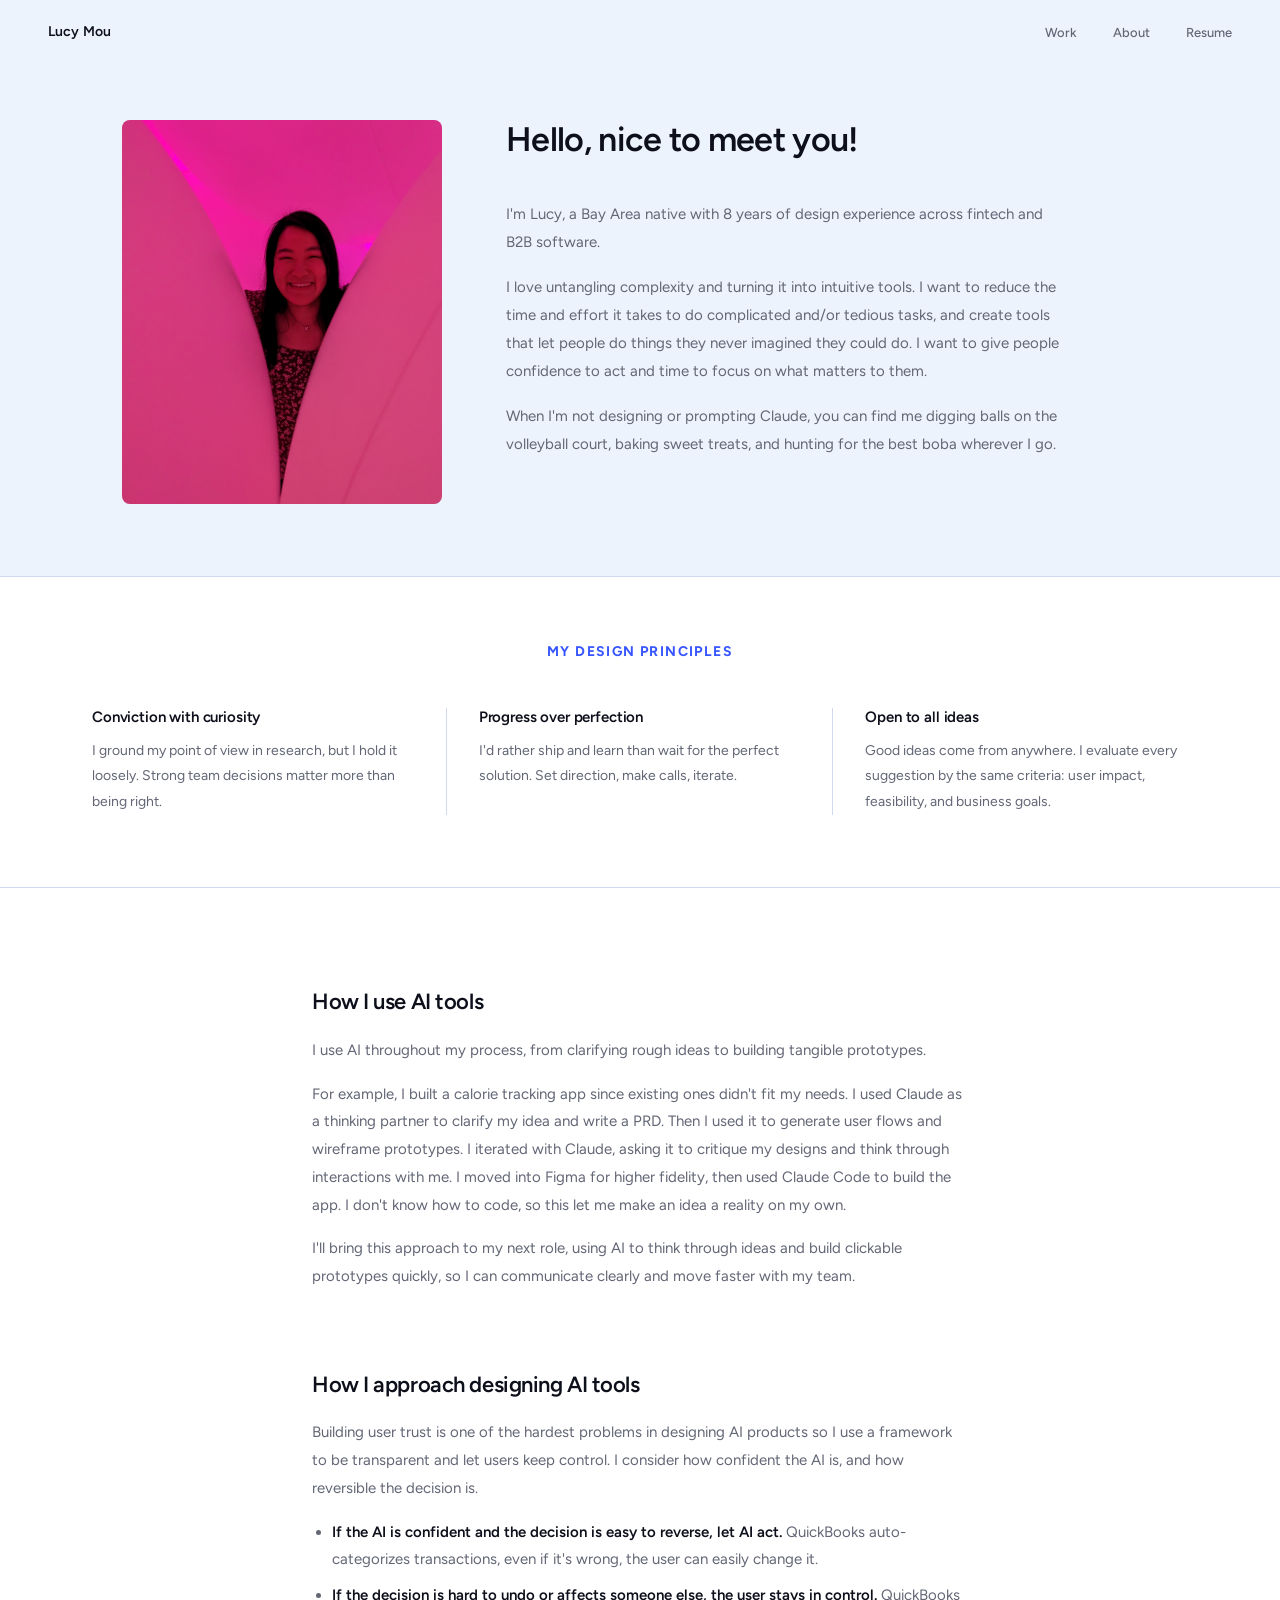
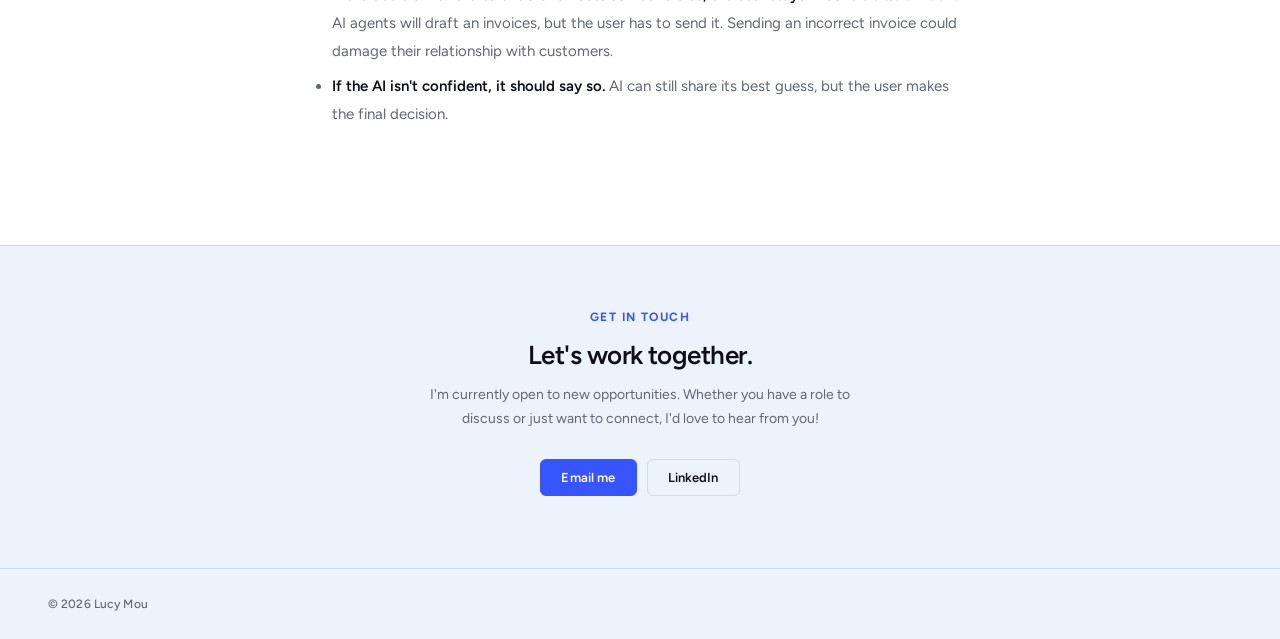
==== commit 51259780: "updated font" ====
--- a/about.html
+++ b/about.html
@@ -8,7 +8,7 @@
   <link rel="stylesheet" href="styles.css">
   <link rel="preconnect" href="https://fonts.googleapis.com">
   <link rel="preconnect" href="https://fonts.gstatic.com" crossorigin>
-  <link href="https://fonts.googleapis.com/css2?family=Manrope:wght@300;400;500;600;700;800&display=swap" rel="stylesheet">
+  <link href="https://fonts.googleapis.com/css2?family=Figtree:wght@300;400;500;600;700;800&display=swap" rel="stylesheet">
 </head>
 <body class="about-page">
 
--- a/styles.css
+++ b/styles.css
@@ -34,7 +34,7 @@
 html { scroll-behavior: smooth; }
 
 body {
-  font-family: 'Manrope', sans-serif;
+  font-family: 'Figtree', sans-serif;
   background: var(--bg);
   color: var(--ink);
   -webkit-font-smoothing: antialiased;
@@ -67,7 +67,7 @@
 
 .nav__name {
   font-size: 14px;
-  font-weight: 700;
+  font-weight: 600;
   letter-spacing: 0.01em;
   color: var(--ink);
 }
@@ -159,7 +159,7 @@
 
 .card__title {
   font-size: 26px;
-  font-weight: 700;
+  font-weight: 600;
   line-height: 1.2;
   letter-spacing: -0.02em;
   color: var(--ink);
@@ -182,7 +182,7 @@
 
 .card__tag {
   font-size: 10px;
-  font-weight: 700;
+  font-weight: 600;
   letter-spacing: 0.08em;
   text-transform: uppercase;
   color: var(--ink);
@@ -192,22 +192,31 @@
 }
 
 .card__cta {
-  display: inline-flex;
-  align-items: center;
-  gap: 6px;
+  position: relative;
+  display: inline-block;
+  align-self: flex-start;
   font-size: 12px;
-  font-weight: 700;
+  font-weight: 600;
   letter-spacing: 0.05em;
   text-transform: uppercase;
   color: var(--blue);
   margin-top: 4px;
-  transition: gap 0.2s var(--ease);
-}
-
-.card:hover .card__cta   { gap: 10px; }
-
-.card__cta-arrow { transition: transform 0.2s var(--ease); }
-.card:hover .card__cta-arrow { transform: translateX(3px); }
+  padding-bottom: 3px;
+}
+
+.card__cta::after {
+  content: '';
+  position: absolute;
+  left: 0;
+  bottom: 0;
+  width: 100%;
+  height: 1.5px;
+  background: var(--blue);
+  opacity: 0;
+  transition: opacity 0.15s var(--ease);
+}
+
+.card:hover .card__cta::after { opacity: 1; }
 
 /* -- Disabled / "coming soon" card -- */
 .card--soon                       { cursor: default; }
@@ -215,7 +224,11 @@
 .card--soon:hover .card__img-wrap { background: var(--bg); }
 .card--soon:hover .card__img-wrap img { transform: none; }
 
-.card__cta--soon { color: var(--ink-soft); }
+.card__cta--soon {
+  color: var(--ink-soft);
+}
+
+.card__cta--soon::after { display: none; }
 
 /* ============================================================
    STRENGTHS — 3 columns
@@ -250,7 +263,7 @@
 
 .strength-title {
   font-size: 15px;
-  font-weight: 700;
+  font-weight: 600;
   letter-spacing: -0.01em;
   color: var(--ink);
   line-height: 1.3;
@@ -258,7 +271,7 @@
 }
 
 .strength-desc {
-  font-size: 15px;
+  font-size: 14px;
   font-weight: 400;
   line-height: 1.85;
   color: var(--ink-soft);
@@ -277,7 +290,7 @@
 
 .contact-heading {
   font-size: 26px;
-  font-weight: 700;
+  font-weight: 600;
   letter-spacing: -0.02em;
   line-height: 1.2;
   color: var(--ink);
@@ -304,7 +317,7 @@
   align-items: center;
   padding: 10px 20px;
   border-radius: 6px;
-  font-family: 'Manrope', sans-serif;
+  font-family: 'Figtree', sans-serif;
   font-size: 13px;
   font-weight: 600;
   letter-spacing: 0.01em;
@@ -453,8 +466,8 @@
 .w-wide { max-width: 1100px; margin: 0 auto; padding: 0 32px; }
 
 /* -- Scoped typography -- */
-main h2     { font-size: 22px; font-weight: 700; letter-spacing: -0.02em; color: var(--ink); margin: 0 0 20px; line-height: 1.3; }
-main h3     { font-size: 15px; font-weight: 700; letter-spacing: -0.005em; color: var(--ink); margin: 36px 0 10px; }
+main h2     { font-size: 22px; font-weight: 600; letter-spacing: -0.02em; color: var(--ink); margin: 0 0 20px; line-height: 1.3; }
+main h3     { font-size: 15px; font-weight: 600; letter-spacing: -0.005em; color: var(--ink); margin: 36px 0 10px; }
 main p      { font-size: 15px; line-height: 1.85; color: var(--ink-soft); margin: 0 0 16px; }
 main ul     { padding-left: 20px; margin: 0 0 16px; }
 main li     { font-size: 15px; line-height: 1.85; color: var(--ink-soft); margin-bottom: 8px; }
@@ -475,7 +488,7 @@
 
 .cs-hero__tag {
   font-size: 10px;
-  font-weight: 700;
+  font-weight: 600;
   letter-spacing: 0.08em;
   text-transform: uppercase;
   color: var(--ink);
@@ -486,7 +499,7 @@
 
 .cs-hero__title {
   font-size: 36px;
-  font-weight: 700;
+  font-weight: 600;
   letter-spacing: -0.025em;
   line-height: 1.1;
   color: var(--ink);
@@ -514,7 +527,7 @@
 
 .cs-hero-meta__label {
   font-size: 10px;
-  font-weight: 700;
+  font-weight: 600;
   letter-spacing: 0.1em;
   text-transform: uppercase;
   color: var(--ink);
@@ -539,7 +552,7 @@
   justify-content: center;
   gap: 12px;
   color: rgba(55, 85, 255, 0.45);
-  font-family: 'Manrope', sans-serif;
+  font-family: 'Figtree', sans-serif;
   font-size: 13px;
   font-weight: 600;
   letter-spacing: 0.03em;
@@ -562,7 +575,7 @@
   justify-content: center;
   text-align: center;
   color: var(--ink-soft);
-  font-family: 'Manrope', sans-serif;
+  font-family: 'Figtree', sans-serif;
   font-size: 12px;
   font-weight: 600;
   letter-spacing: 0.03em;
@@ -585,7 +598,7 @@
 .chapter-label {
   display: block;
   font-size: 10px;
-  font-weight: 700;
+  font-weight: 600;
   letter-spacing: 0.14em;
   text-transform: uppercase;
   color: var(--blue);
@@ -595,7 +608,7 @@
 /* ── "Next project" eyebrow ── */
 .cs-next-label {
   font-size: 10px;
-  font-weight: 700;
+  font-weight: 600;
   text-transform: uppercase;
   letter-spacing: 0.14em;
   color: var(--ink-soft);
@@ -631,7 +644,7 @@
 
 .cs-role-row__label {
   font-size: 11px;
-  font-weight: 700;
+  font-weight: 600;
   text-transform: uppercase;
   letter-spacing: 0.08em;
   color: var(--ink);
@@ -656,7 +669,7 @@
 
 .callout-label {
   font-size: 10px;
-  font-weight: 700;
+  font-weight: 600;
   text-transform: uppercase;
   letter-spacing: 0.12em;
   color: var(--blue);
@@ -689,7 +702,7 @@
 .framework-label {
   display: block;
   font-size: 10px;
-  font-weight: 700;
+  font-weight: 600;
   letter-spacing: 0.14em;
   text-transform: uppercase;
   color: var(--blue);
@@ -720,7 +733,7 @@
 
 .flow-group-label {
   font-size: 10px;
-  font-weight: 700;
+  font-weight: 600;
   text-transform: uppercase;
   letter-spacing: 0.1em;
   color: var(--blue);
@@ -783,7 +796,7 @@
   align-items: center;
   justify-content: center;
   text-align: center;
-  font-family: 'Manrope', sans-serif;
+  font-family: 'Figtree', sans-serif;
   font-size: 11px;
   font-weight: 600;
   color: var(--ink-soft);
@@ -855,7 +868,7 @@
 
 .flow-workflow-badge {
   font-size: 10px;
-  font-weight: 700;
+  font-weight: 600;
   letter-spacing: 0.12em;
   text-transform: uppercase;
   color: var(--ink-soft);
@@ -950,7 +963,7 @@
 
 .flow-img-name {
   font-size: 11px;
-  font-weight: 700;
+  font-weight: 600;
   text-transform: uppercase;
   letter-spacing: 0.08em;
   color: var(--ink);
@@ -1060,7 +1073,7 @@
 
 .cs-impact-qual__label {
   font-size: 13px;
-  font-weight: 700;
+  font-weight: 600;
   color: var(--ink);
   display: block;
   margin-bottom: 6px;
@@ -1093,7 +1106,7 @@
 
 .next-project-card__eyebrow {
   font-size: 10px;
-  font-weight: 700;
+  font-weight: 600;
   color: var(--blue);
   text-transform: uppercase;
   letter-spacing: 0.1em;
@@ -1103,7 +1116,7 @@
 
 .next-project-card__title {
   font-size: 22px;
-  font-weight: 700;
+  font-weight: 600;
   letter-spacing: -0.015em;
   line-height: 1.2;
   margin-bottom: 10px;
@@ -1214,7 +1227,7 @@
 /* Default label: uppercase small caps (Roadmap, Framework) */
 .impact-outcome__label {
   font-size: 11px;
-  font-weight: 700;
+  font-weight: 600;
   text-transform: uppercase;
   letter-spacing: 0.1em;
   color: var(--ink);
@@ -1233,7 +1246,7 @@
 .impact-metric-num {
   display: inline;
   font-size: 15px;
-  font-weight: 700;
+  font-weight: 600;
   color: var(--blue);
 }
 
@@ -1268,7 +1281,7 @@
   color: #fff;
   border-radius: 50%;
   font-size: 13px;
-  font-weight: 700;
+  font-weight: 600;
   flex-shrink: 0;
   margin-right: 12px;
 }
@@ -1299,7 +1312,7 @@
 .video-label {
   display: inline-block;
   font-size: 10px;
-  font-weight: 700;
+  font-weight: 600;
   text-transform: uppercase;
   letter-spacing: 0.12em;
   color: var(--blue);
@@ -1353,7 +1366,7 @@
 
 .model-option-card__label {
   font-size: 10px;
-  font-weight: 700;
+  font-weight: 600;
   text-transform: uppercase;
   letter-spacing: 0.1em;
   color: var(--ink-soft);
@@ -1371,7 +1384,7 @@
 
 .model-option-card h3 {
   font-size: 16px;
-  font-weight: 700;
+  font-weight: 600;
   margin: 0 0 10px;
   color: var(--ink);
   letter-spacing: -0.01em;
@@ -1413,7 +1426,7 @@
    ============================================================ */
 .cs-my-role__heading {
   font-size: 22px;
-  font-weight: 700;
+  font-weight: 600;
   letter-spacing: -0.02em;
   color: var(--ink);
   margin: 0 0 28px;
@@ -1427,7 +1440,7 @@
 
 .cs-my-role__label {
   font-size: 10px;
-  font-weight: 700;
+  font-weight: 600;
   letter-spacing: 0.1em;
   text-transform: uppercase;
   color: var(--blue);
@@ -1452,7 +1465,7 @@
 
 .cs-decision-callout__label {
   font-size: 10px;
-  font-weight: 700;
+  font-weight: 600;
   text-transform: uppercase;
   letter-spacing: 0.12em;
   color: var(--blue);
@@ -1473,7 +1486,7 @@
    ============================================================ */
 .pillar-step {
   font-size: 11px;
-  font-weight: 700;
+  font-weight: 600;
   letter-spacing: 0.1em;
   text-transform: uppercase;
   color: var(--blue);
@@ -1564,7 +1577,7 @@
 
 .password-overlay__input {
   flex: 1;
-  font-family: 'Manrope', sans-serif;
+  font-family: 'Figtree', sans-serif;
   font-size: 14px;
   text-align: left;
   color: var(--ink);
@@ -1653,7 +1666,7 @@
 
 .about-hero__heading {
   font-size: 34px;
-  font-weight: 700;
+  font-weight: 600;
   letter-spacing: -0.02em;
   line-height: 1.2;
   color: var(--ink);
@@ -1696,7 +1709,7 @@
 
 .exp-org {
   font-size: 20px;
-  font-weight: 700;
+  font-weight: 600;
   letter-spacing: -0.01em;
   color: var(--ink);
   margin-bottom: 4px;
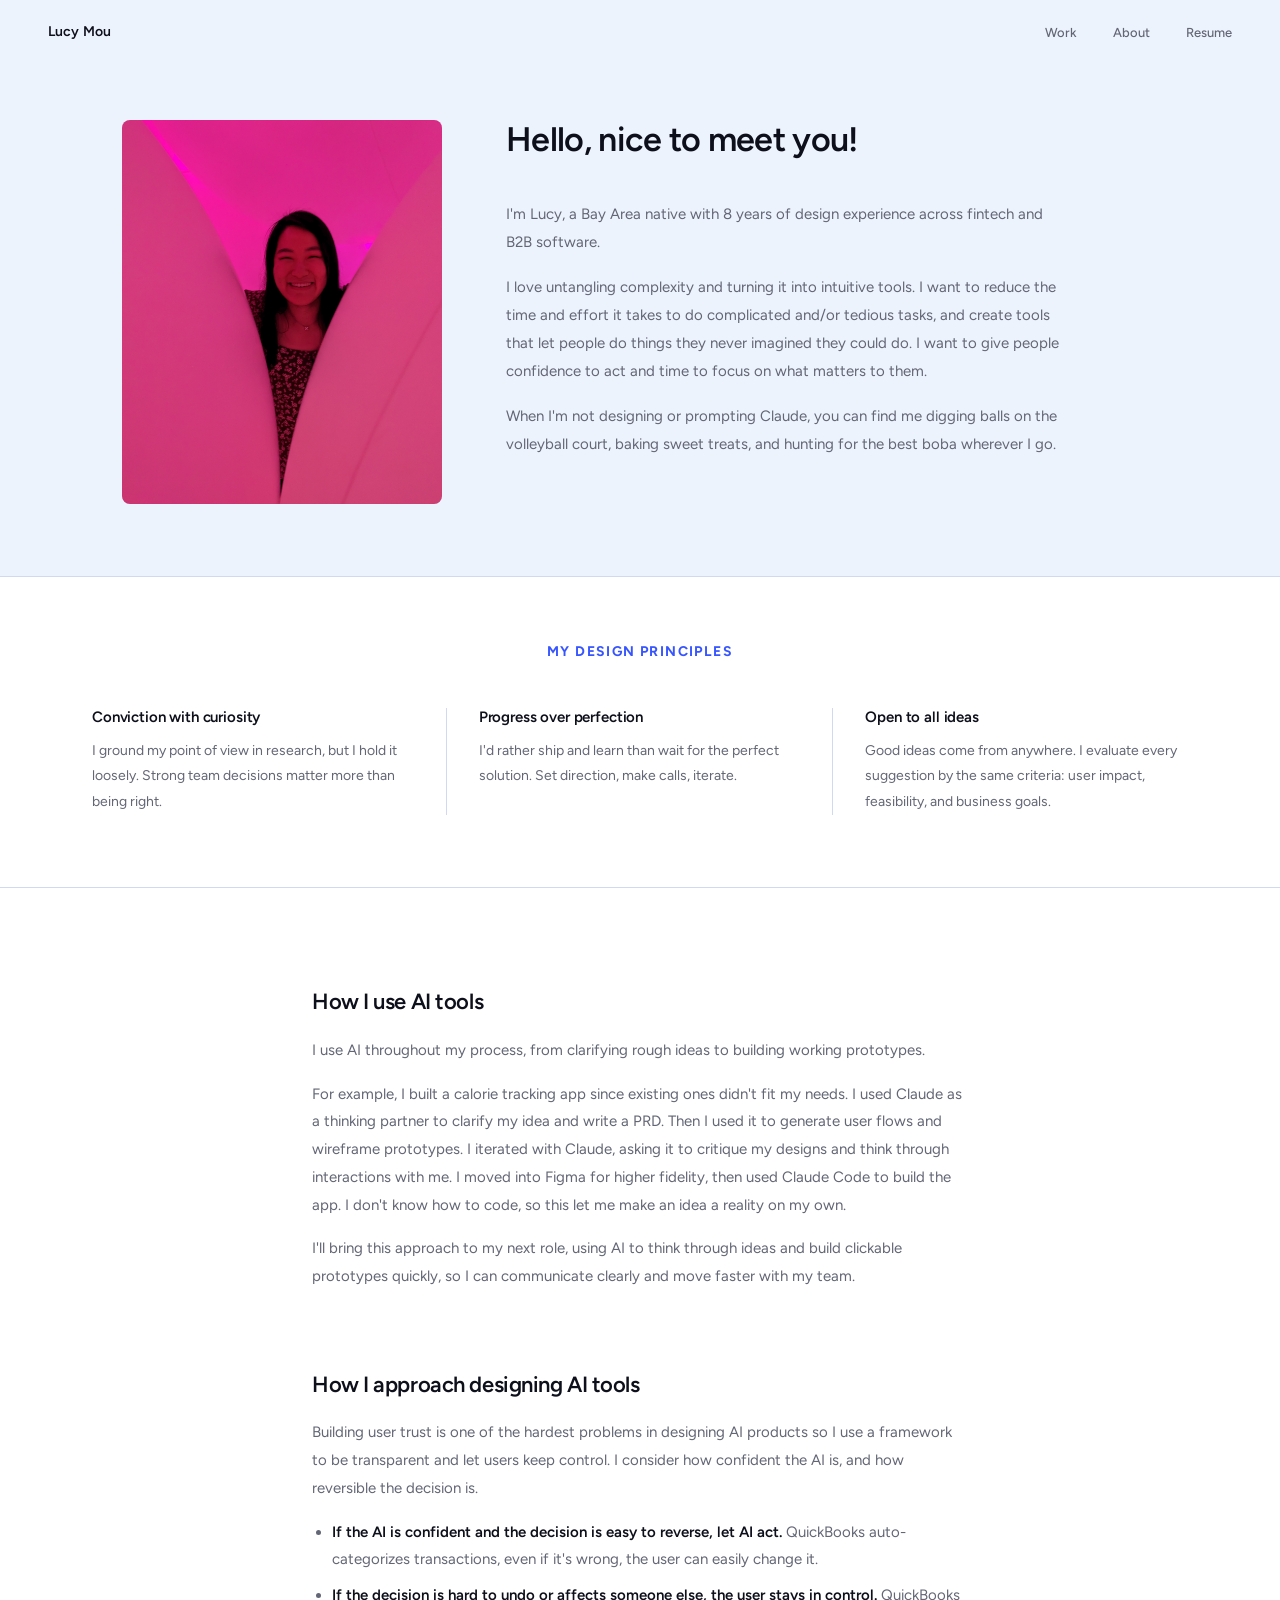
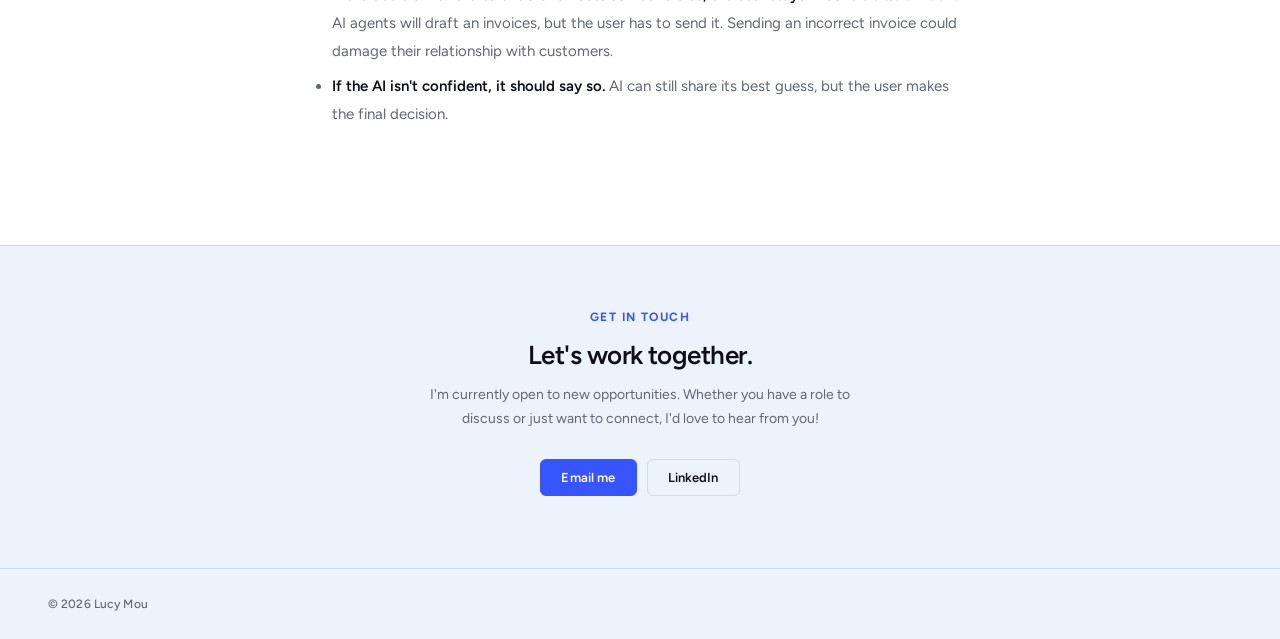
==== commit 9a87e5d4: "updated text for rakuten" ====
--- a/about.html
+++ b/about.html
@@ -75,7 +75,7 @@
     <section class="cs-section about-ai-section--first">
       <div class="w">
         <h2>How I use AI tools</h2>
-        <p>I use AI throughout my process, from clarifying rough ideas to building tangible prototypes.</p>
+        <p>I use AI throughout my process, from clarifying rough ideas to building working prototypes.</p>
         <p>For example, I built a calorie tracking app since existing ones didn't fit my needs. I used Claude as a thinking partner to clarify my idea and write a PRD. Then I used it to generate user flows and wireframe prototypes. I iterated with Claude, asking it to critique my designs and think through interactions with me. I moved into Figma for higher fidelity, then used Claude Code to build the app. I don't know how to code, so this let me make an idea a reality on my own.</p>
         <p>I'll bring this approach to my next role, using AI to think through ideas and build clickable prototypes quickly, so I can communicate clearly and move faster with my team.</p>
       </div>
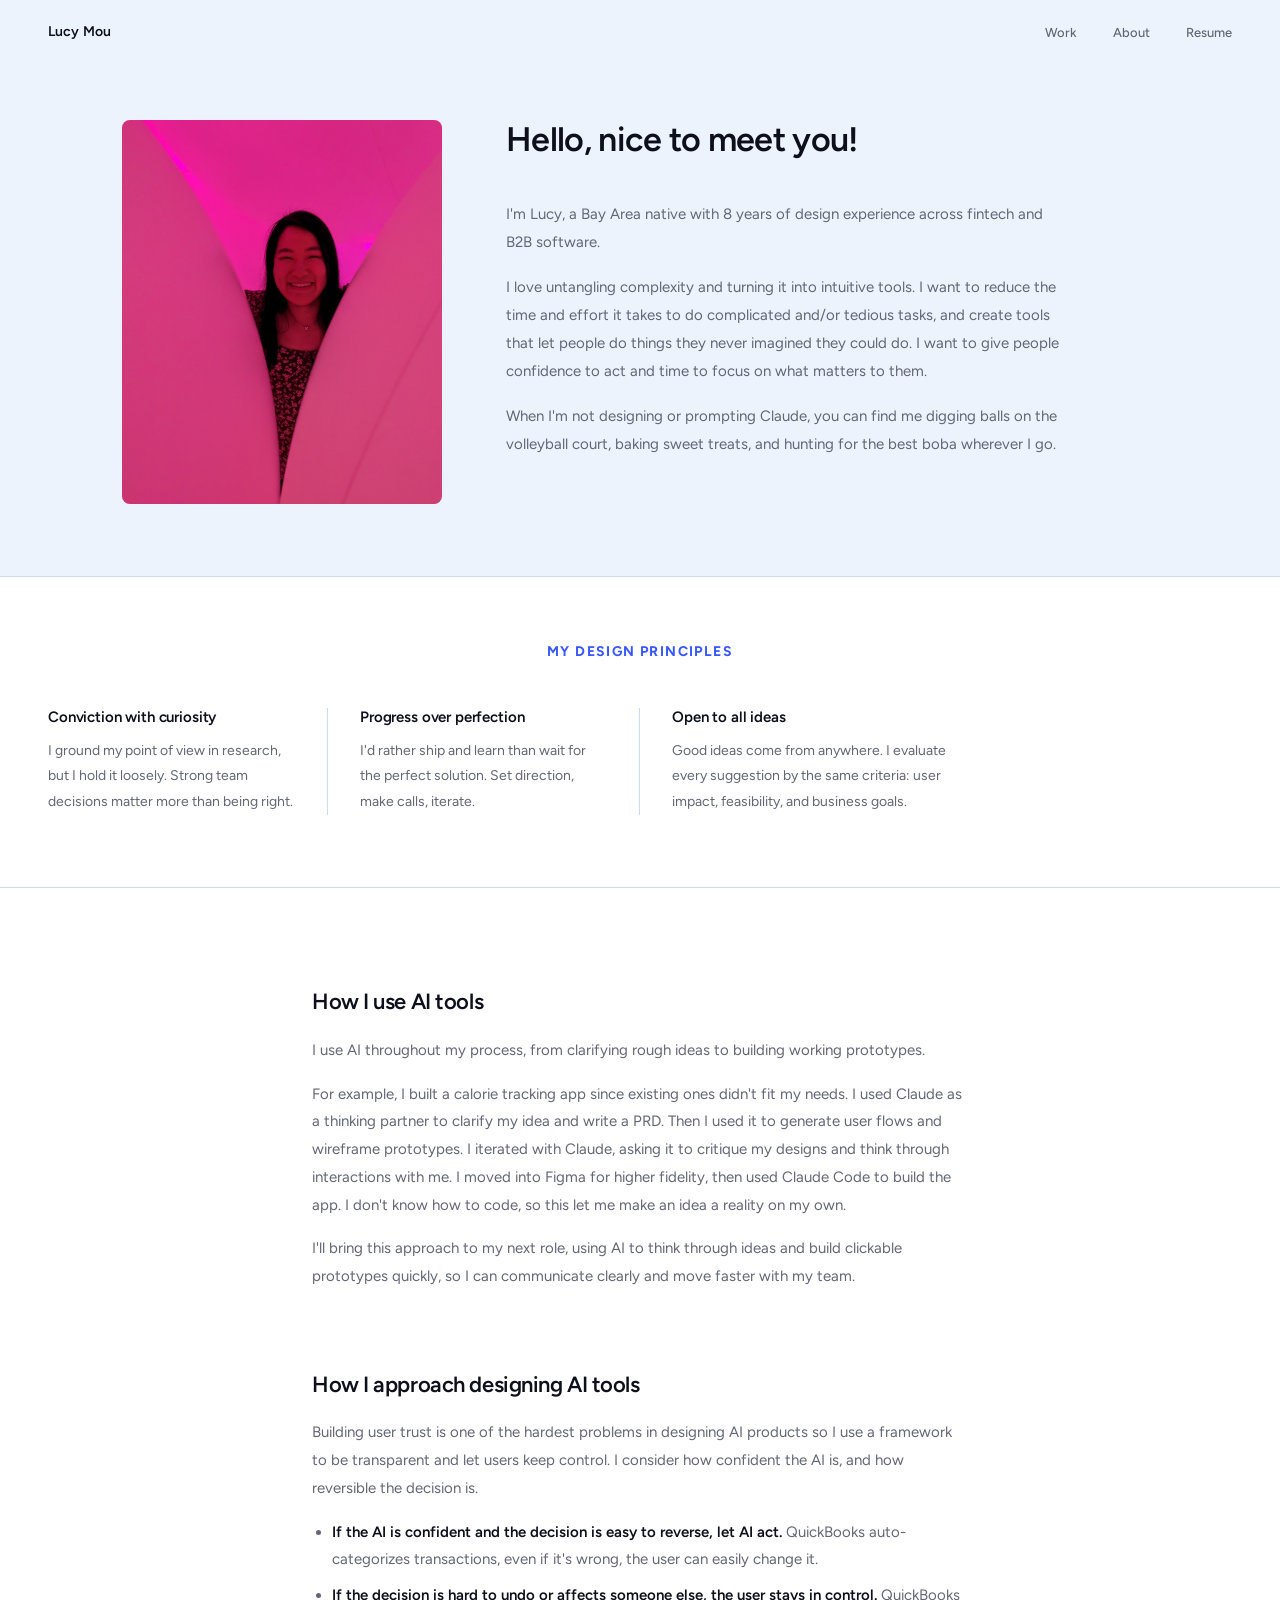
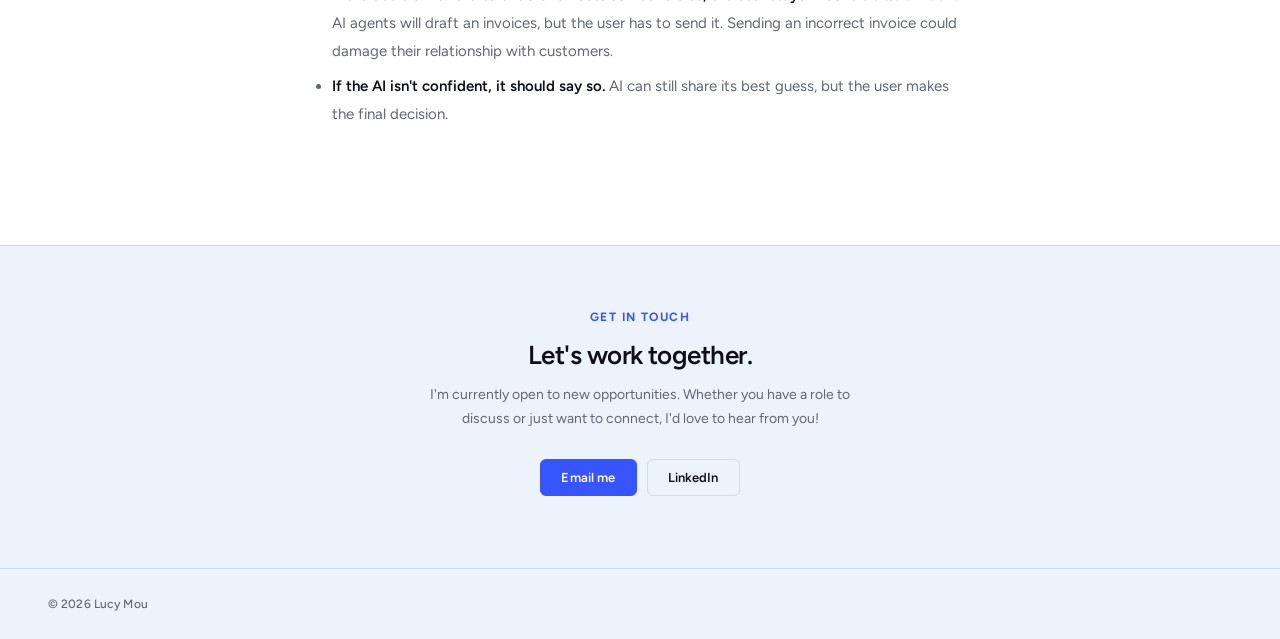
==== commit 35afe96b: "added strengths and tailoring options" ====
--- a/about.html
+++ b/about.html
@@ -34,7 +34,7 @@
         <div class="about-hero__intro">
           <h1 class="about-hero__heading">Hello, nice to meet you!</h1>
           <p>I'm Lucy, a Bay Area native with 8 years of design experience across fintech and B2B software.</p>
-          <p>I love untangling complexity and turning it into intuitive tools. I want to reduce the time and effort it takes to do complicated and/or tedious tasks, and create tools that let people do things they never imagined they could do. I want to give people confidence to act and time to focus on what matters to them.</p>
+          <p id="about-intro-philosophy">I love untangling complexity and turning it into intuitive tools. I want to reduce the time and effort it takes to do complicated and/or tedious tasks, and create tools that let people do things they never imagined they could do. I want to give people confidence to act and time to focus on what matters to them.</p>
           <p>When I'm not designing or prompting Claude, you can find me digging balls on the volleyball court, baking sweet treats, and hunting for the best boba wherever I go.</p>
         </div>
       </div>
@@ -52,7 +52,7 @@
 
       <div class="strength-item">
         <h3 class="strength-title">Conviction with curiosity</h3>
-        <p class="strength-desc">I ground my point of view in research, but I hold it loosely. Strong team decisions matter more than being right.</p>
+        <p class="strength-desc" id="principle-conviction">I ground my point of view in research, but I hold it loosely. Strong team decisions matter more than being right.</p>
       </div>
 
       <div class="strength-item">
@@ -119,5 +119,18 @@
     }, { passive: true });
   </script>
 
+  <!-- TAILORED VERSIONS: see index.html and tailor.js for how this works -->
+  <script>
+    window.TAILORED = {
+      // <company-slug>: {
+      //   'about-intro-philosophy': '...'
+      // },
+      sofi: {
+        'principle-conviction': 'I ground my point of view in research, but I hold it loosely. Strong decisions with my cross-functional team matter more than being right.'
+      },
+    };
+  </script>
+  <script src="tailor.js"></script>
+
 </body>
 </html>
--- a/styles.css
+++ b/styles.css
@@ -249,8 +249,10 @@
 
 .strengths-row {
   display: grid;
-  grid-template-columns: repeat(3, 1fr);
-  max-width: 1160px;
+  /* Outer columns lose one side of padding (below), so they're narrower by
+     that amount — keeps text width identical across all four items. */
+  grid-template-columns: calc(25% - 16px) calc(25% + 16px) calc(25% + 16px) calc(25% - 16px);
+  max-width: 1400px;
   margin: 0 auto;
 }
 
@@ -259,7 +261,8 @@
   border-right: 1px solid var(--rule);
 }
 
-.strength-item:last-child { border-right: none; }
+.strength-item:first-child { padding-left: 0; }
+.strength-item:last-child  { padding-right: 0; border-right: none; }
 
 .strength-title {
   font-size: 15px;
@@ -395,6 +398,32 @@
   .contact-section    { padding: 64px 48px 72px; }
   .section-header     { padding: 56px 48px 28px; }
   .site-footer        { padding: 28px 48px; }
+}
+
+/* ============================================================
+   RESPONSIVE — 900px (strengths: 4 → 2 columns to protect line length)
+   ============================================================ */
+@media (max-width: 900px) {
+  .strengths-row {
+    grid-template-columns: repeat(2, 1fr);
+    row-gap: 32px;
+  }
+
+  /* 2x2 wrap changes which items sit on the outer edge, so the desktop
+     padding trick no longer applies — go back to symmetric padding. */
+  .strength-item:first-child,
+  .strength-item:last-child {
+    padding: 0 32px;
+  }
+
+  .strength-item:nth-child(2n) { border-right: none; }
+
+  .strength-item:nth-child(n+3) {
+    padding-top: 32px;
+    border-top: 1px solid var(--rule);
+  }
+
+  .strength-item:last-child { border-right: none; }
 }
 
 /* ============================================================
@@ -1221,7 +1250,7 @@
   display: grid;
   grid-template-columns: 160px 1fr;
   gap: 0 24px;
-  align-items: start;
+  align-items: baseline;
 }
 
 /* Default label: uppercase small caps (Roadmap, Framework) */
@@ -1439,7 +1468,7 @@
 }
 
 .cs-my-role__label {
-  font-size: 10px;
+  font-size: 12px;
   font-weight: 600;
   letter-spacing: 0.1em;
   text-transform: uppercase;
@@ -1449,7 +1478,7 @@
 }
 
 .cs-my-role__text {
-  font-size: 13px;
+  font-size: 15px;
   color: var(--ink-soft);
   line-height: 1.65;
 }
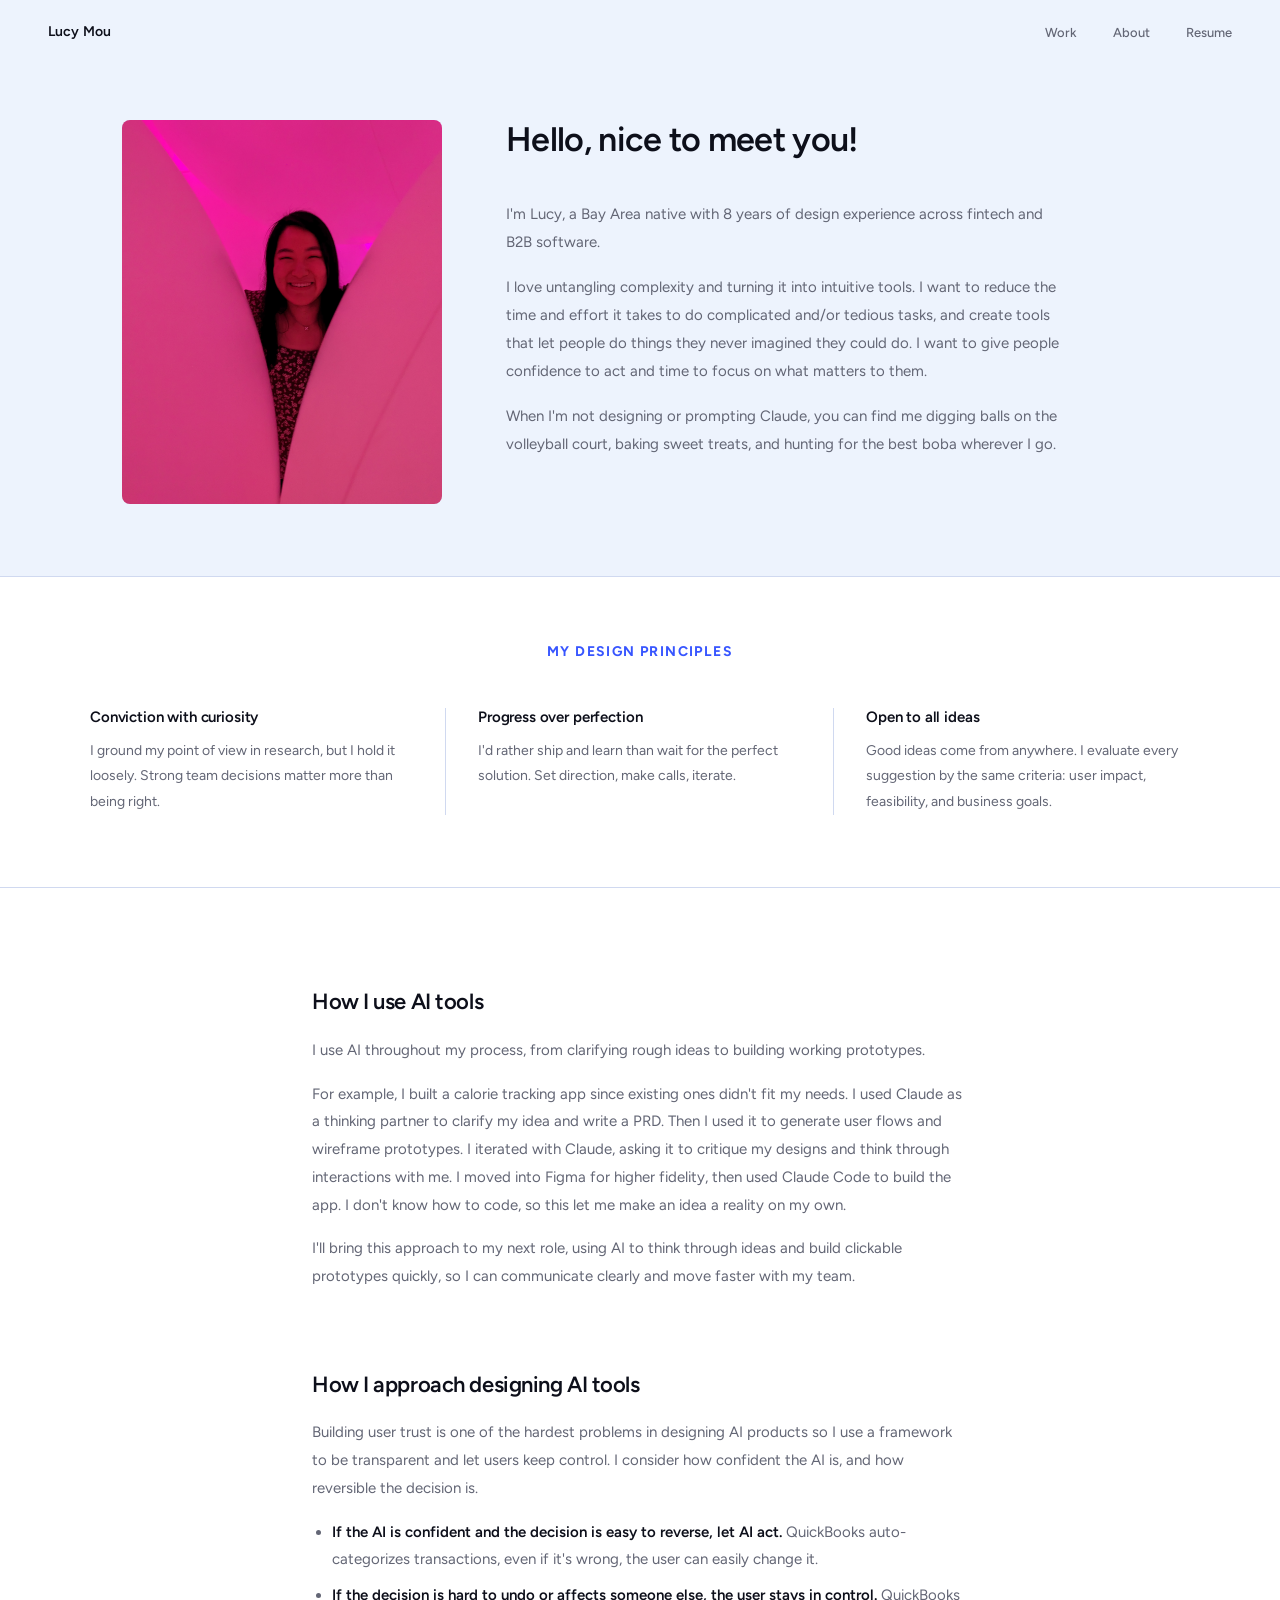
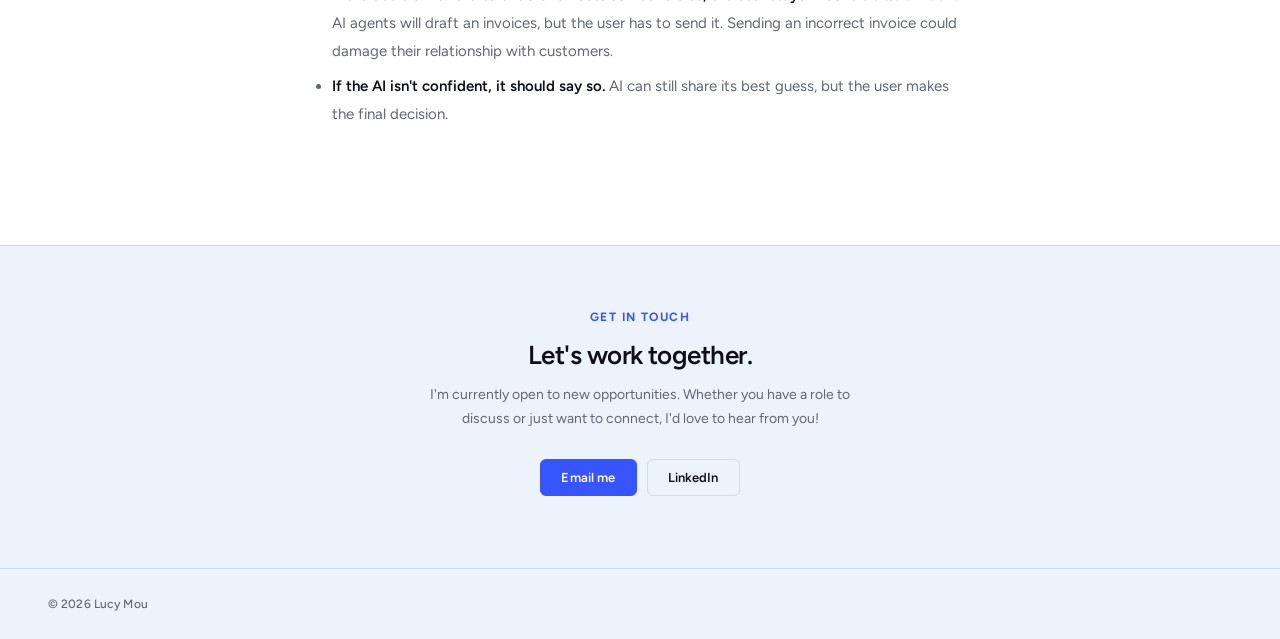
==== commit 061671cb: "fixed strenghts" ====
--- a/about.html
+++ b/about.html
@@ -48,7 +48,7 @@
     <div class="strengths-header">
       <span class="section-label">My design principles</span>
     </div>
-    <div class="strengths-row">
+    <div class="strengths-row strengths-row--3">
 
       <div class="strength-item">
         <h3 class="strength-title">Conviction with curiosity</h3>
@@ -64,6 +64,8 @@
         <h3 class="strength-title">Open to all ideas</h3>
         <p class="strength-desc">Good ideas come from anywhere. I evaluate every suggestion by the same criteria: user impact, feasibility, and business goals.</p>
       </div>
+
+      <div class="strength-item strength-item--spacer" aria-hidden="true"></div>
 
     </div>
   </section>
--- a/styles.css
+++ b/styles.css
@@ -256,6 +256,15 @@
   margin: 0 auto;
 }
 
+/* 3-column variant: same edge-compensation logic, solved for 3 items
+   (1 interior column instead of 2, so it alone carries the +32px offset). */
+.strengths-row--3 {
+  grid-template-columns: calc(33.333% - 10.667px) calc(33.333% + 21.333px) calc(33.333% - 10.667px);
+  max-width: 1100px;
+}
+
+.strength-item--spacer { display: none; }
+
 .strength-item {
   padding: 0 32px;
   border-right: 1px solid var(--rule);
@@ -263,6 +272,13 @@
 
 .strength-item:first-child { padding-left: 0; }
 .strength-item:last-child  { padding-right: 0; border-right: none; }
+
+/* In the 3-column variant the hidden spacer is the actual last DOM child,
+   so :last-child doesn't reach the visible last item — target it directly. */
+.strengths-row--3 .strength-item:nth-child(3) {
+  padding-right: 0;
+  border-right: none;
+}
 
 .strength-title {
   font-size: 15px;
@@ -421,9 +437,23 @@
   .strength-item:nth-child(n+3) {
     padding-top: 32px;
     border-top: 1px solid var(--rule);
+    /* Bottom-row items sit right under the horizontal divider, so a plain
+       border-right would touch it at the corner. Draw the vertical divider
+       as a background line instead, inset from the top to leave a gap. */
+    border-right: none;
+    background-image: linear-gradient(var(--rule), var(--rule));
+    background-repeat: no-repeat;
+    background-position: right 0 top 24px;
+    background-size: 1px calc(100% - 24px);
   }
 
+  .strength-item:nth-child(2n) { background-image: none; }
+
   .strength-item:last-child { border-right: none; }
+
+  /* 3-item rows have an empty bottom-right cell — show the spacer so the
+     divider line spans the full width instead of stopping under column 1. */
+  .strengths-row--3 .strength-item--spacer { display: block; }
 }
 
 /* ============================================================
@@ -450,13 +480,31 @@
     gap: 32px;
   }
 
-  .strength-item {
+  /* Override the 900px breakpoint's edge-padding and vertical-divider rules —
+     both media queries are active at once below 768px, and those selectors
+     are more specific than a bare .strength-item reset. */
+  .strength-item,
+  .strength-item:first-child,
+  .strength-item:last-child,
+  .strength-item:nth-child(n+3) {
     padding: 0 0 32px;
     border-right: none;
+    border-top: none;
+    background-image: none;
     border-bottom: 1px solid var(--rule);
   }
 
   .strength-item:last-child { border-bottom: none; padding-bottom: 0; }
+
+  /* In the 3-column variant the hidden spacer is the actual last DOM child,
+     so :last-child no longer targets the visible last item — target it
+     directly to drop its trailing divider. */
+  .strengths-row--3 .strength-item:nth-child(3) {
+    border-bottom: none;
+    padding-bottom: 0;
+  }
+
+  .strengths-row--3 .strength-item--spacer { display: none; }
 
   .contact-section { padding: 48px 24px 56px; }
   .site-footer     { padding: 24px; }
